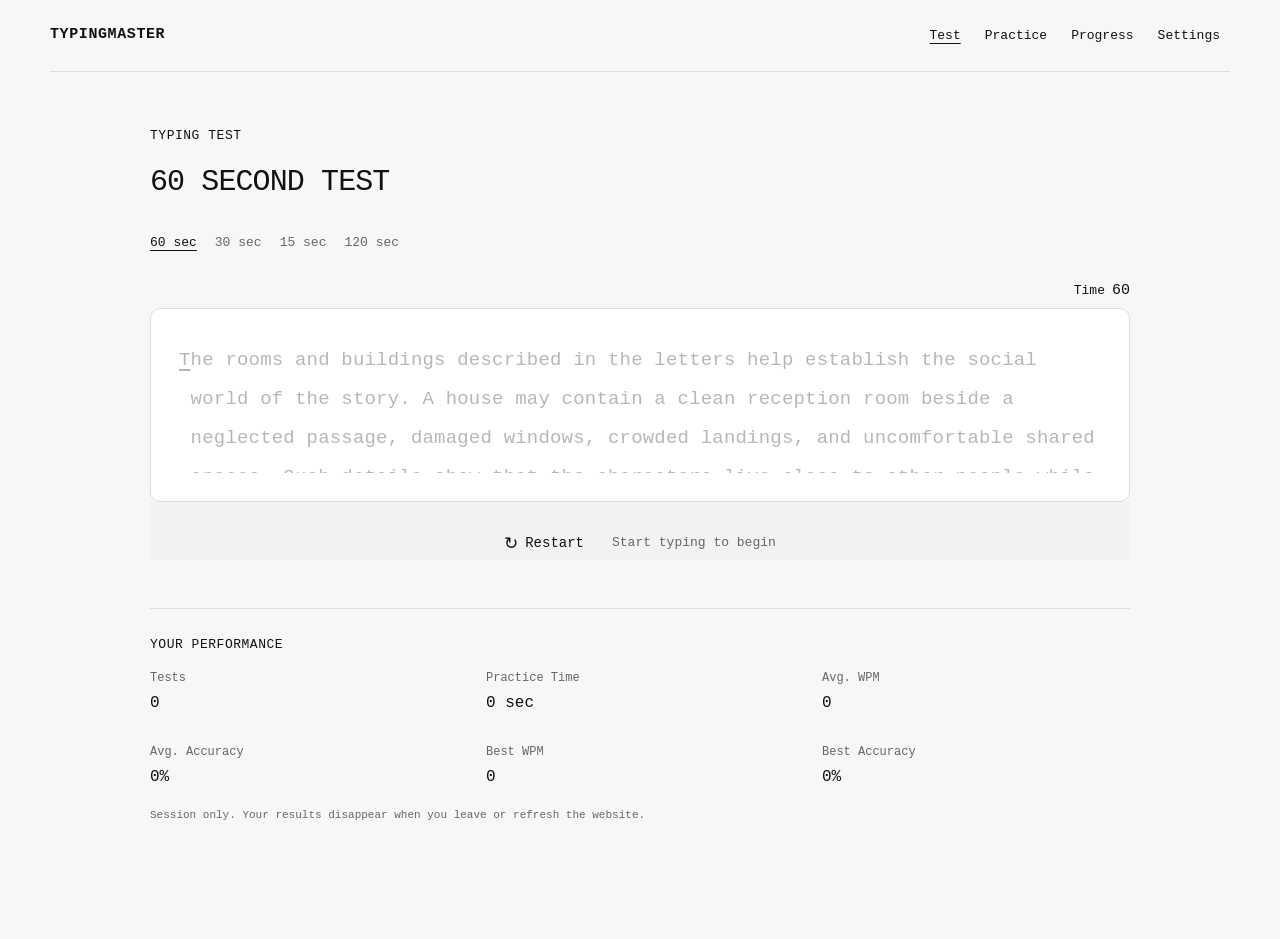
==== index.html @ 78345e2b "Update index.html" ====
<!DOCTYPE html>
<html lang="en">
<head>
  <meta charset="UTF-8">
  <meta name="viewport" content="width=device-width, initial-scale=1.0, viewport-fit=cover">
  <title>TypingMaster</title>
  <link rel="stylesheet" href="style.css">
  <link rel="icon" type="image/png" href="favicon.png">
</head>
<body>
  <header class="site-header">
    <a class="logo" href="#" data-page="home">TYPINGMASTER</a>

    <nav class="nav" aria-label="Main navigation">
      <button class="nav-link active" data-page="home">Test</button>
      <button class="nav-link" data-page="practice">Practice</button>
      <button class="nav-link" data-page="progress">Progress</button>
      <button class="nav-link" data-page="settings">Settings</button>
    </nav>

    <button class="menu-button" id="menuButton" aria-label="Open menu">☰</button>
  </header>

  <main class="container">
    <!-- HOME / TEST -->
    <section class="page active-page" id="home">
      <div class="page-heading">
        <p class="eyebrow">TYPING TEST</p>
        <h1>60 SECOND TEST</h1>
      </div>

      <div class="test-settings">
        <button class="setting active">60 sec</button>
        <button class="setting">30 sec</button>
        <button class="setting">15 sec</button>
        <button class="setting">120 sec</button>
      </div>

      <div class="above-test" style="width:100%; display:flex; justify-content:flex-end; align-items:center;">
        <div class="timer-display">
          <span>Time</span>
          <strong id="timeValue">60</strong>
        </div>
      </div>

      <section class="typing-panel">
        <div
          id="typingSurface"
          class="typing-surface"
          tabindex="0"
          role="textbox"
          aria-label="Typing practice area"
        ></div>

        <input
          id="typingInput"
          class="typing-capture"
          type="text"
          autocomplete="off"
          autocorrect="off"
          autocapitalize="off"
          spellcheck="false"
          aria-hidden="true"
        />
      </section>

      <div class="below-test" style="width:100%; display:flex; align-items:center; justify-content:center; gap:28px;">
        <div class="below-test-actions">
          <button id="restartButton" class="restart-button" aria-label="Restart test">
            <span class="restart-icon" aria-hidden="true">↻</span>
            <span>Restart</span>
          </button>
          <span id="testStatus" class="test-status">Start typing to begin</span>
        </div>
      </div>

      <section class="test-result" id="testResult" aria-live="polite" hidden>
        <p class="section-title">TEST RESULT</p>

        <div class="result-grid">
          <div>
            <span>WPM</span>
            <strong id="wpmValue">--</strong>
          </div>
          <div>
            <span>Accuracy</span>
            <strong id="accuracyValue">--</strong>
          </div>
        </div>
      </section>

      <section class="performance" aria-live="polite">
        <p class="section-title">YOUR PERFORMANCE</p>

        <div class="performance-grid">
          <div>
            <span>Tests</span>
            <strong id="sessionTests">0</strong>
          </div>
          <div>
            <span>Practice Time</span>
            <strong id="sessionTime">0 min</strong>
          </div>
          <div>
            <span>Avg. WPM</span>
            <strong id="sessionWpm">0</strong>
          </div>
          <div>
            <span>Avg. Accuracy</span>
            <strong id="sessionAccuracy">0%</strong>
          </div>
          <div>
            <span>Best WPM</span>
            <strong id="sessionBestWpm">0</strong>
          </div>
          <div>
            <span>Best Accuracy</span>
            <strong id="sessionBestAccuracy">0%</strong>
          </div>
        </div>

        <p class="session-note">Session only. Your results disappear when you leave or refresh the website.</p>
      </section>
    </section>

    <!-- PRACTICE -->
    <section class="page" id="practice">
      <p class="eyebrow">PRACTICE</p>
      <h1>Targeted Practice</h1>
      <p class="muted">Practice will be generated from your weak keys and common typing errors.</p>

      <div class="simple-list">
        <div>E — weak key</div>
        <div>R — weak key</div>
        <div>T — weak key</div>
        <div>P — weak key</div>
      </div>
    </section>

    <!-- PROGRESS -->
    <section class="page" id="progress">
      <p class="eyebrow">PROGRESS</p>
      <h1>Your Progress</h1>
      <p class="muted">Your WPM, accuracy and consistency history will appear here.</p>

      <div class="simple-list">
        <div>Best speed — 62 WPM</div>
        <div>Best accuracy — 94.2%</div>
        <div>Tests completed — 0</div>
      </div>
    </section>

    <!-- SETTINGS -->
    <section class="page" id="settings">
      <p class="eyebrow">SETTINGS</p>
      <h1>Settings</h1>
      <p class="muted">Interface and typing preferences will be added here.</p>
    </section>
  </main>

  <script src="passages.js"></script>
  <script src="script.js"></script>
</body>
</html>
---- style.css ----
* {
  box-sizing: border-box;
}

:root {
  --background: #f7f7f7;
  --surface: #ffffff;
  --text: #111111;
  --muted: #666666;
  --line: #dddddd;
  --soft-line: #e9e9e9;
  --accent: #111111;
  --error: #b3261e;
}

html {
  font-size: 16px;
}

body {
  margin: 0;
  background: var(--background);
  color: var(--text);
  font-family: "IBM Plex Mono", "SFMono-Regular", Consolas, "Liberation Mono", monospace;
  line-height: 1.5;
}

button,
textarea {
  font: inherit;
}

button {
  color: inherit;
}

.site-header {
  width: min(1180px, calc(100% - 40px));
  margin: 0 auto;
  min-height: 72px;
  display: flex;
  align-items: center;
  justify-content: space-between;
  border-bottom: 1px solid var(--line);
}

.logo {
  color: var(--text);
  text-decoration: none;
  font-size: 15px;
  letter-spacing: 0.04em;
  font-weight: 700;
}

.nav {
  display: flex;
  align-items: center;
  gap: 4px;
}

.nav-link,
.menu-button,
.setting {
  border: 0;
  background: transparent;
  cursor: pointer;
}

.nav-link {
  padding: 8px 10px;
  font-size: 13px;
}

.nav-link:hover,
.nav-link.active {
  text-decoration: underline;
  text-underline-offset: 4px;
}

.menu-button {
  display: none;
  font-size: 18px;
  padding: 8px;
}

.container {
  width: min(980px, calc(100% - 40px));
  margin: 0 auto;
  padding: 54px 0 90px;
}

.page {
  display: none;
}

.page.active-page {
  display: block;
}

.page-heading {
  margin-bottom: 28px;
}

.eyebrow,
.section-title {
  margin: 0 0 14px;
  font-size: 13px;
  letter-spacing: 0.04em;
}

h1 {
  margin: 0;
  font-size: clamp(22px, 3vw, 30px);
  font-weight: 500;
  letter-spacing: -0.03em;
}

.muted {
  color: var(--muted);
  max-width: 680px;
}

.test-settings {
  display: flex;
  gap: 18px;
  margin-bottom: 22px;
  flex-wrap: wrap;
}

.setting {
  padding: 0;
  font-size: 13px;
  color: var(--muted);
}

.setting:hover,
.setting.active {
  color: var(--text);
  text-decoration: underline;
  text-underline-offset: 4px;
}

.typing-panel {
  background: var(--surface);
  border: 1px solid var(--line);
  padding: 28px;
  border-radius: 10px;
}

.typing-surface {
  height: 136px;
  min-height: 136px;
  padding: 4px 0 18px;
  font-size: 19px;
  line-height: 2.05;
  letter-spacing: 0.01em;
  outline: none;
  cursor: text;
  user-select: none;
  overflow: hidden;
  scroll-behavior: auto;
}

.typing-surface:focus {
  outline: none;
}

.typing-word {
  display: inline;
  color: #b7b7b7;
}

.typing-word.current {
  color: #b7b7b7;
}

.typing-char {
  color: #b7b7b7;
}

.typing-char.correct {
  color: #111;
}

.typing-char.incorrect {
  color: #c62828;
}

.typing-char.extra {
  color: #c62828;
}

.typing-char.current {
  text-decoration: underline;
  text-decoration-thickness: 2px;
  text-underline-offset: 4px;
}

.typing-space {
  white-space: pre;
}

.typing-capture {
  position: absolute;
  width: 1px;
  height: 1px;
  opacity: 0;
  pointer-events: none;
  left: -9999px;
}

.performance-grid div,
.result-grid div {
  display: flex;
  flex-direction: column;
  gap: 4px;
}

.performance-grid span,
.result-grid span {
  font-size: 12px;
  color: var(--muted);
}

.performance-grid strong,
.result-grid strong {
  font-size: 16px;
  font-weight: 500;
}

.performance {
  margin-top: 48px;
  padding: 26px 0;
  border-top: 1px solid var(--line);
}

.performance-grid {
  display: grid;
  grid-template-columns: repeat(3, minmax(0, 1fr));
  gap: 28px;
  margin-bottom: 18px;
}

.session-note {
  margin: 0;
  color: var(--muted);
  font-size: 11px;
}

.analysis-block {
  margin-top: 30px;
}

.subheading {
  margin-bottom: 12px;
}

.weak-keys {
  width: min(430px, 100%);
}

.weak-keys div {
  display: flex;
  align-items: center;
  gap: 12px;
  margin: 7px 0;
}

.weak-keys span {
  width: 13px;
  font-size: 13px;
}

.weak-keys i {
  height: 18px;
  background: #111;
  display: block;
  border-left: 2px solid #c98b2e;
}

.analysis-block p:not(.subheading) {
  margin: 6px 0;
}

.simple-list {
  margin-top: 30px;
  border-top: 1px solid var(--line);
}

.simple-list div {
  padding: 14px 0;
  border-bottom: 1px solid var(--soft-line);
}

@media (max-width: 700px) {
  .site-header {
    width: min(100% - 28px, 1180px);
    min-height: 64px;
  }

  .container {
    width: min(100% - 28px, 980px);
    padding-top: 36px;
  }

  .nav {
    display: none;
    position: absolute;
    top: 64px;
    left: 14px;
    right: 14px;
    background: var(--surface);
    border: 1px solid var(--line);
    padding: 8px;
    flex-direction: column;
    align-items: stretch;
    z-index: 10;
  }

  .nav.open {
    display: flex;
  }

  .nav-link {
    text-align: left;
    padding: 11px 10px;
  }

  .menu-button {
    display: block;
  }

  .typing-panel {
    padding: 18px;
  }

  .typing-surface {
    height: 108px;
    min-height: 108px;
    font-size: 15px;
    line-height: 1.8;
  }

  .performance-grid {
    grid-template-columns: 1fr 1fr;
    gap: 22px 18px;
  }

  .performance {
    margin-top: 34px;
  }
}

@media (max-width: 430px) {
  .typing-surface.test-finished {
    opacity: 0.7;
  }
}


/* TEST AREA LAYOUT — authoritative */
.above-test {
  width: 100%;
  height: 34px;
  display: flex;
  justify-content: flex-end !important;
  align-items: center;
}

.timer-display {
  display: flex;
  align-items: baseline;
  gap: 7px;
  font-size: 13px;
}

.timer-display span {
  color: var(--text);
}

.timer-display strong {
  font-size: 15px;
  font-weight: 500;
}

.below-test {
  width: 100%;
  min-height: 58px;
  display: flex;
  align-items: center;
  justify-content: center !important;
  gap: 28px;
  padding: 0;
  background: #f2f2f2;
  border: 0;
}

.below-test-actions {
  display: flex;
  align-items: center;
  justify-content: center;
  gap: 28px;
  margin-top: 24px;
  margin-left: 0 !important;
}

.restart-button {
  display: inline-flex !important;
  align-items: center;
  gap: 7px;
  border: none !important;
  outline: none !important;
  box-shadow: none !important;
  background: transparent !important;
  color: var(--text);
  padding: 0 !important;
  margin: 0;
  cursor: pointer;
  font: inherit;
  font-size: 14px;
  appearance: none;
  -webkit-appearance: none;
}

.restart-icon {
  display: inline-block;
  font-family: Arial, sans-serif;
  font-size: 17px;
  line-height: 1;
}

.test-status {
  color: var(--muted);
  font-size: 13px;
}

.restart-button:hover {
  text-decoration: underline;
  text-underline-offset: 3px;
}

.restart-button:focus-visible {
  outline: 1px solid var(--text) !important;
  outline-offset: 4px;
  border-radius: 3px;
}

.test-result {
  margin-top: 22px;
  padding: 22px 0;
  border-top: 1px solid var(--line);
}

.result-grid {
  display: grid;
  grid-template-columns: repeat(2, minmax(120px, 180px));
  gap: 40px;
}

.typing-surface.test-finished {
  opacity: 0.7;
}

@media (max-width: 700px) {
  .above-test {
    height: 32px;
  }

  .below-test {
    align-items: flex-start;
    flex-wrap: wrap;
  }

  .below-test-actions {
    margin-left: auto;
  }
}

@media (max-width: 430px) {
  .below-test-actions {
    margin-left: 0;
    width: 100%;
  }

  .result-preview {
    gap: 20px;
  }
}
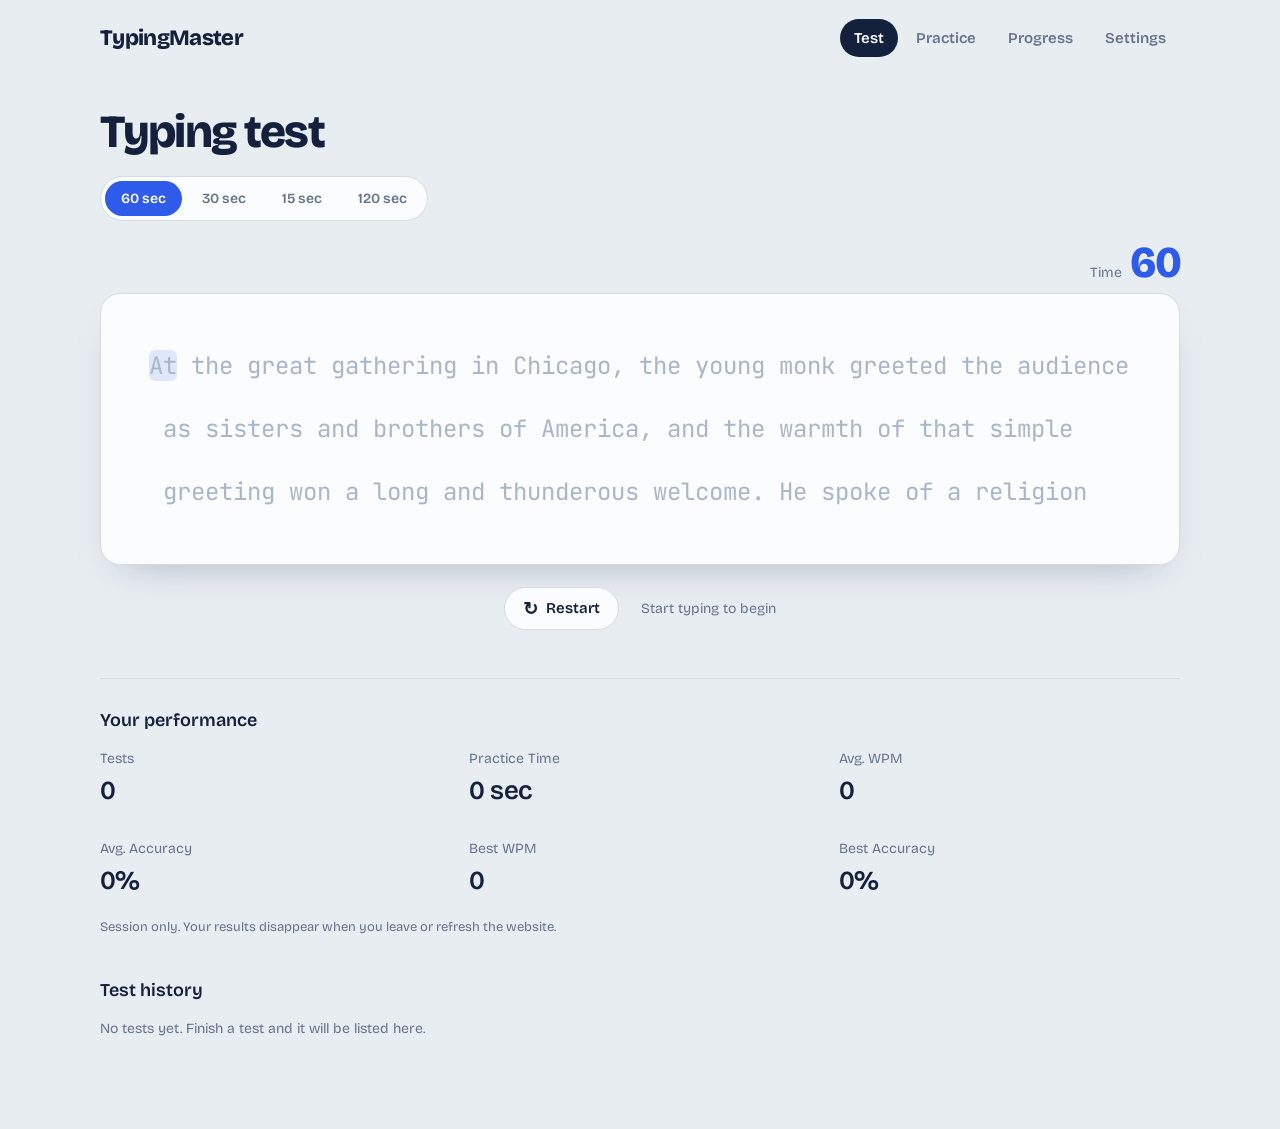
==== commit a7c97011: "Add files via upload" ====
--- a/index.html
+++ b/index.html
@@ -4,12 +4,18 @@
   <meta charset="UTF-8">
   <meta name="viewport" content="width=device-width, initial-scale=1.0, viewport-fit=cover">
   <title>TypingMaster</title>
+  <link rel="icon" href="favicon.ico" sizes="any">
+  <link rel="icon" type="image/png" sizes="32x32" href="favicon-32.png">
+  <link rel="icon" type="image/png" sizes="512x512" href="favicon.png">
+  <link rel="apple-touch-icon" href="apple-touch-icon.png">
+  <link rel="preconnect" href="https://fonts.googleapis.com">
+  <link rel="preconnect" href="https://fonts.gstatic.com" crossorigin>
+  <link href="https://fonts.googleapis.com/css2?family=Bricolage+Grotesque:opsz,wght@12..96,400;12..96,600;12..96,800&family=JetBrains+Mono:wght@400;500&display=swap" rel="stylesheet">
   <link rel="stylesheet" href="style.css">
-  <link rel="icon" type="image/png" href="favicon.png">
 </head>
 <body>
   <header class="site-header">
-    <a class="logo" href="#" data-page="home">TYPINGMASTER</a>
+    <a class="logo" href="#" data-page="home">TypingMaster</a>
 
     <nav class="nav" aria-label="Main navigation">
       <button class="nav-link active" data-page="home">Test</button>
@@ -25,8 +31,7 @@
     <!-- HOME / TEST -->
     <section class="page active-page" id="home">
       <div class="page-heading">
-        <p class="eyebrow">TYPING TEST</p>
-        <h1>60 SECOND TEST</h1>
+        <h1>Typing test</h1>
       </div>
 
       <div class="test-settings">
@@ -36,7 +41,7 @@
         <button class="setting">120 sec</button>
       </div>
 
-      <div class="above-test" style="width:100%; display:flex; justify-content:flex-end; align-items:center;">
+      <div class="above-test">
         <div class="timer-display">
           <span>Time</span>
           <strong id="timeValue">60</strong>
@@ -64,7 +69,7 @@
         />
       </section>
 
-      <div class="below-test" style="width:100%; display:flex; align-items:center; justify-content:center; gap:28px;">
+      <div class="below-test">
         <div class="below-test-actions">
           <button id="restartButton" class="restart-button" aria-label="Restart test">
             <span class="restart-icon" aria-hidden="true">↻</span>
@@ -75,7 +80,7 @@
       </div>
 
       <section class="test-result" id="testResult" aria-live="polite" hidden>
-        <p class="section-title">TEST RESULT</p>
+        <p class="section-title">Test result</p>
 
         <div class="result-grid">
           <div>
@@ -90,7 +95,7 @@
       </section>
 
       <section class="performance" aria-live="polite">
-        <p class="section-title">YOUR PERFORMANCE</p>
+        <p class="section-title">Your performance</p>
 
         <div class="performance-grid">
           <div>
@@ -121,38 +126,54 @@
 
         <p class="session-note">Session only. Your results disappear when you leave or refresh the website.</p>
       </section>
+
+      <section class="history" aria-live="polite">
+        <p class="section-title">Test history</p>
+        <p class="history-empty" id="historyEmpty">No tests yet. Finish a test and it will be listed here.</p>
+        <div class="history-scroll">
+          <table class="history-table" id="historyTable" hidden>
+            <thead>
+              <tr>
+                <th>Test</th>
+                <th>Finished at</th>
+                <th>WPM</th>
+                <th>Accuracy</th>
+                <th>Test length</th>
+              </tr>
+            </thead>
+            <tbody id="historyBody"></tbody>
+          </table>
+        </div>
+      </section>
     </section>
 
     <!-- PRACTICE -->
     <section class="page" id="practice">
-      <p class="eyebrow">PRACTICE</p>
       <h1>Targeted Practice</h1>
       <p class="muted">Practice will be generated from your weak keys and common typing errors.</p>
 
       <div class="simple-list">
-        <div>E — weak key</div>
-        <div>R — weak key</div>
-        <div>T — weak key</div>
-        <div>P — weak key</div>
+        <div>E is a weak key</div>
+        <div>R is a weak key</div>
+        <div>T is a weak key</div>
+        <div>P is a weak key</div>
       </div>
     </section>
 
     <!-- PROGRESS -->
     <section class="page" id="progress">
-      <p class="eyebrow">PROGRESS</p>
       <h1>Your Progress</h1>
       <p class="muted">Your WPM, accuracy and consistency history will appear here.</p>
 
       <div class="simple-list">
-        <div>Best speed — 62 WPM</div>
-        <div>Best accuracy — 94.2%</div>
+        <div>Best speed: 62 WPM</div>
+        <div>Best accuracy: 94.2%</div>
         <div>Tests completed — 0</div>
       </div>
     </section>
 
     <!-- SETTINGS -->
     <section class="page" id="settings">
-      <p class="eyebrow">SETTINGS</p>
       <h1>Settings</h1>
       <p class="muted">Interface and typing preferences will be added here.</p>
     </section>
--- a/style.css
+++ b/style.css
@@ -1,488 +1,205 @@
-* {
-  box-sizing: border-box;
-}
-
 :root {
-  --background: #f7f7f7;
-  --surface: #ffffff;
-  --text: #111111;
-  --muted: #666666;
-  --line: #dddddd;
-  --soft-line: #e9e9e9;
-  --accent: #111111;
-  --error: #b3261e;
-}
-
-html {
-  font-size: 16px;
-}
-
+  --bg: #e8edf2;
+  --surface: #fbfcfd;
+  --ink: #14213d;
+  --muted: #64748b;
+  --line: #d3dbe5;
+  --accent: #2f5bea;
+  --accent-soft: #dfe7fd;
+  --error: #d6336c;
+  --untyped: #a9b6c8;
+  --ui: "Bricolage Grotesque", system-ui, -apple-system, "Segoe UI", sans-serif;
+  --mono: "JetBrains Mono", "SFMono-Regular", Consolas, "Liberation Mono", monospace;
+}
+* { box-sizing: border-box; }
 body {
   margin: 0;
-  background: var(--background);
-  color: var(--text);
-  font-family: "IBM Plex Mono", "SFMono-Regular", Consolas, "Liberation Mono", monospace;
+  background: var(--bg);
+  color: var(--ink);
+  font-family: var(--ui);
   line-height: 1.5;
 }
-
-button,
-textarea {
-  font: inherit;
-}
-
-button {
-  color: inherit;
-}
-
+button { font: inherit; color: inherit; }
+:focus-visible { outline: 2px solid var(--accent); outline-offset: 3px; border-radius: 6px; }
+
+/* Header */
 .site-header {
-  width: min(1180px, calc(100% - 40px));
+  width: min(1080px, calc(100% - 40px));
   margin: 0 auto;
-  min-height: 72px;
+  min-height: 76px;
   display: flex;
   align-items: center;
   justify-content: space-between;
-  border-bottom: 1px solid var(--line);
-}
-
+}
 .logo {
-  color: var(--text);
+  color: var(--ink);
   text-decoration: none;
+  font-size: 22px;
+  font-weight: 800;
+  letter-spacing: -0.03em;
+}
+.nav { display: flex; gap: 4px; }
+.nav-link, .menu-button, .setting { border: 0; background: transparent; cursor: pointer; }
+.nav-link {
+  padding: 8px 14px;
   font-size: 15px;
-  letter-spacing: 0.04em;
-  font-weight: 700;
-}
-
-.nav {
-  display: flex;
-  align-items: center;
+  font-weight: 600;
+  color: var(--muted);
+  border-radius: 999px;
+}
+.nav-link:hover { color: var(--ink); }
+.nav-link.active { background: var(--ink); color: var(--surface); }
+.menu-button { display: none; font-size: 22px; padding: 6px 10px; }
+
+/* Layout */
+.container { width: min(1080px, calc(100% - 40px)); margin: 0 auto; padding: 32px 0 90px; }
+.page { display: none; }
+.page.active-page { display: block; }
+h1 {
+  margin: 0 0 20px;
+  font-size: clamp(30px, 4.5vw, 46px);
+  font-weight: 800;
+  letter-spacing: -0.04em;
+  line-height: 1.05;
+}
+.muted { color: var(--muted); max-width: 60ch; }
+.section-title { margin: 0 0 14px; font-size: 18px; font-weight: 600; }
+
+/* Duration picker */
+.test-settings {
+  display: inline-flex;
   gap: 4px;
-}
-
-.nav-link,
-.menu-button,
-.setting {
-  border: 0;
-  background: transparent;
-  cursor: pointer;
-}
-
-.nav-link {
-  padding: 8px 10px;
-  font-size: 13px;
-}
-
-.nav-link:hover,
-.nav-link.active {
-  text-decoration: underline;
-  text-underline-offset: 4px;
-}
-
-.menu-button {
-  display: none;
-  font-size: 18px;
-  padding: 8px;
-}
-
-.container {
-  width: min(980px, calc(100% - 40px));
-  margin: 0 auto;
-  padding: 54px 0 90px;
-}
-
-.page {
-  display: none;
-}
-
-.page.active-page {
-  display: block;
-}
-
-.page-heading {
-  margin-bottom: 28px;
-}
-
-.eyebrow,
-.section-title {
-  margin: 0 0 14px;
-  font-size: 13px;
-  letter-spacing: 0.04em;
-}
-
-h1 {
-  margin: 0;
-  font-size: clamp(22px, 3vw, 30px);
-  font-weight: 500;
-  letter-spacing: -0.03em;
-}
-
-.muted {
-  color: var(--muted);
-  max-width: 680px;
-}
-
-.test-settings {
-  display: flex;
-  gap: 18px;
-  margin-bottom: 22px;
-  flex-wrap: wrap;
-}
-
-.setting {
-  padding: 0;
-  font-size: 13px;
-  color: var(--muted);
-}
-
-.setting:hover,
-.setting.active {
-  color: var(--text);
-  text-decoration: underline;
-  text-underline-offset: 4px;
-}
-
+  padding: 4px;
+  margin-bottom: 20px;
+  background: var(--surface);
+  border: 1px solid var(--line);
+  border-radius: 999px;
+}
+.setting { padding: 7px 16px; font-size: 14px; font-weight: 600; color: var(--muted); border-radius: 999px; }
+.setting:hover { color: var(--ink); }
+.setting.active { background: var(--accent); color: #fff; }
+
+/* Timer */
+.above-test { display: flex; justify-content: flex-end; margin-bottom: 8px; }
+.timer-display { display: flex; align-items: baseline; gap: 8px; color: var(--muted); font-size: 14px; }
+.timer-display strong {
+  font-size: 44px;
+  font-weight: 800;
+  letter-spacing: -0.04em;
+  color: var(--accent);
+  font-variant-numeric: tabular-nums;
+  line-height: 1;
+}
+
+/* Typing sheet: the one memorable element */
 .typing-panel {
   background: var(--surface);
   border: 1px solid var(--line);
-  padding: 28px;
-  border-radius: 10px;
-}
-
+  border-radius: 20px;
+  padding: 40px 48px;
+  box-shadow: 0 1px 0 #fff inset, 0 18px 40px -24px rgba(20, 33, 61, 0.35);
+}
 .typing-surface {
-  height: 136px;
-  min-height: 136px;
-  padding: 4px 0 18px;
-  font-size: 19px;
-  line-height: 2.05;
-  letter-spacing: 0.01em;
+  height: 190px;
+  overflow: hidden;
+  font-family: var(--mono);
+  font-size: 24px;
+  line-height: 63px;
+  letter-spacing: 0;
   outline: none;
   cursor: text;
   user-select: none;
-  overflow: hidden;
-  scroll-behavior: auto;
-}
-
-.typing-surface:focus {
-  outline: none;
-}
-
-.typing-word {
-  display: inline;
-  color: #b7b7b7;
-}
-
-.typing-word.current {
-  color: #b7b7b7;
-}
-
-.typing-char {
-  color: #b7b7b7;
-}
-
-.typing-char.correct {
-  color: #111;
-}
-
-.typing-char.incorrect {
-  color: #c62828;
-}
-
-.typing-char.extra {
-  color: #c62828;
-}
-
-.typing-char.current {
-  text-decoration: underline;
-  text-decoration-thickness: 2px;
-  text-underline-offset: 4px;
-}
-
-.typing-space {
-  white-space: pre;
-}
-
-.typing-capture {
-  position: absolute;
-  width: 1px;
-  height: 1px;
-  opacity: 0;
-  pointer-events: none;
-  left: -9999px;
-}
-
-.performance-grid div,
-.result-grid div {
-  display: flex;
-  flex-direction: column;
-  gap: 4px;
-}
-
-.performance-grid span,
-.result-grid span {
-  font-size: 12px;
-  color: var(--muted);
-}
-
-.performance-grid strong,
-.result-grid strong {
-  font-size: 16px;
-  font-weight: 500;
-}
-
-.performance {
-  margin-top: 48px;
-  padding: 26px 0;
-  border-top: 1px solid var(--line);
-}
-
-.performance-grid {
-  display: grid;
-  grid-template-columns: repeat(3, minmax(0, 1fr));
-  gap: 28px;
-  margin-bottom: 18px;
-}
-
-.session-note {
-  margin: 0;
-  color: var(--muted);
-  font-size: 11px;
-}
-
-.analysis-block {
-  margin-top: 30px;
-}
-
-.subheading {
-  margin-bottom: 12px;
-}
-
-.weak-keys {
-  width: min(430px, 100%);
-}
-
-.weak-keys div {
-  display: flex;
+}
+.typing-word { display: inline; color: var(--untyped); border-radius: 6px; }
+.typing-word.current { background: var(--accent-soft); box-decoration-break: clone; -webkit-box-decoration-break: clone; }
+.typing-char { color: var(--untyped); }
+.typing-char.correct { color: var(--ink); }
+.typing-char.incorrect, .typing-char.extra { color: var(--error); }
+.typing-char.current { box-shadow: -2px 0 0 var(--accent); }
+.typing-space { white-space: pre; }
+.typing-surface.test-finished { opacity: 0.55; }
+.typing-capture { position: absolute; width: 1px; height: 1px; opacity: 0; pointer-events: none; left: -9999px; }
+
+/* Controls under the sheet */
+.below-test { display: flex; justify-content: center; margin-top: 22px; }
+.below-test-actions { display: flex; align-items: center; gap: 22px; }
+.restart-button {
+  display: inline-flex;
   align-items: center;
-  gap: 12px;
-  margin: 7px 0;
-}
-
-.weak-keys span {
-  width: 13px;
-  font-size: 13px;
-}
-
-.weak-keys i {
-  height: 18px;
-  background: #111;
-  display: block;
-  border-left: 2px solid #c98b2e;
-}
-
-.analysis-block p:not(.subheading) {
-  margin: 6px 0;
-}
-
-.simple-list {
-  margin-top: 30px;
-  border-top: 1px solid var(--line);
-}
-
-.simple-list div {
-  padding: 14px 0;
-  border-bottom: 1px solid var(--soft-line);
-}
+  gap: 8px;
+  padding: 9px 18px;
+  font-size: 15px;
+  font-weight: 600;
+  background: var(--surface);
+  border: 1px solid var(--line);
+  border-radius: 999px;
+  cursor: pointer;
+}
+.restart-button:hover { border-color: var(--ink); }
+.restart-icon { font-family: Arial, sans-serif; font-size: 18px; line-height: 1; }
+.test-status { color: var(--muted); font-size: 14px; }
+
+/* Results and stats */
+.test-result { margin-top: 28px; padding: 28px 32px; background: var(--ink); color: var(--surface); border-radius: 20px; }
+.test-result[hidden] { display: none; }
+.result-grid { display: grid; grid-template-columns: repeat(2, minmax(120px, 220px)); gap: 40px; }
+.result-grid strong { font-size: 56px; font-weight: 800; letter-spacing: -0.04em; line-height: 1.1; }
+.result-grid span { color: #9db0cf; }
+.result-grid div, .performance-grid div { display: flex; flex-direction: column; gap: 2px; }
+.performance { margin-top: 48px; padding-top: 28px; border-top: 1px solid var(--line); }
+.performance-grid { display: grid; grid-template-columns: repeat(3, minmax(0, 1fr)); gap: 28px; margin-bottom: 18px; }
+.performance-grid span { font-size: 14px; color: var(--muted); }
+.performance-grid strong { font-size: 26px; font-weight: 600; letter-spacing: -0.02em; font-variant-numeric: tabular-nums; }
+.session-note { margin: 0; color: var(--muted); font-size: 13px; }
+
+/* Test history */
+.history { margin-top: 40px; }
+.history-empty { margin: 0; color: var(--muted); font-size: 14px; }
+.history-scroll { overflow-x: auto; }
+.history-table {
+  width: 100%;
+  border-collapse: collapse;
+  background: var(--surface);
+  border: 1px solid var(--line);
+  border-radius: 16px;
+  font-variant-numeric: tabular-nums;
+  font-size: 15px;
+}
+.history-table[hidden] { display: none; }
+.history-table th, .history-table td { padding: 12px 18px; text-align: left; white-space: nowrap; }
+.history-table th { font-size: 13px; font-weight: 600; color: var(--muted); border-bottom: 1px solid var(--line); }
+.history-table td + td, .history-table th + th { text-align: right; }
+.history-table td:first-child { font-weight: 600; }
+.history-table tbody tr + tr td { border-top: 1px solid var(--line); }
+
+/* Placeholder pages */
+.simple-list { margin-top: 28px; max-width: 520px; background: var(--surface); border: 1px solid var(--line); border-radius: 16px; overflow: hidden; }
+.simple-list div { padding: 16px 20px; }
+.simple-list div + div { border-top: 1px solid var(--line); }
 
 @media (max-width: 700px) {
-  .site-header {
-    width: min(100% - 28px, 1180px);
-    min-height: 64px;
-  }
-
-  .container {
-    width: min(100% - 28px, 980px);
-    padding-top: 36px;
-  }
-
+  .site-header, .container { width: calc(100% - 28px); }
   .nav {
     display: none;
     position: absolute;
-    top: 64px;
-    left: 14px;
-    right: 14px;
+    top: 68px; left: 14px; right: 14px;
+    flex-direction: column;
+    padding: 8px;
     background: var(--surface);
     border: 1px solid var(--line);
-    padding: 8px;
-    flex-direction: column;
-    align-items: stretch;
+    border-radius: 16px;
     z-index: 10;
   }
-
-  .nav.open {
-    display: flex;
-  }
-
-  .nav-link {
-    text-align: left;
-    padding: 11px 10px;
-  }
-
-  .menu-button {
-    display: block;
-  }
-
-  .typing-panel {
-    padding: 18px;
-  }
-
-  .typing-surface {
-    height: 108px;
-    min-height: 108px;
-    font-size: 15px;
-    line-height: 1.8;
-  }
-
-  .performance-grid {
-    grid-template-columns: 1fr 1fr;
-    gap: 22px 18px;
-  }
-
-  .performance {
-    margin-top: 34px;
-  }
-}
-
-@media (max-width: 430px) {
-  .typing-surface.test-finished {
-    opacity: 0.7;
-  }
-}
-
-
-/* TEST AREA LAYOUT — authoritative */
-.above-test {
-  width: 100%;
-  height: 34px;
-  display: flex;
-  justify-content: flex-end !important;
-  align-items: center;
-}
-
-.timer-display {
-  display: flex;
-  align-items: baseline;
-  gap: 7px;
-  font-size: 13px;
-}
-
-.timer-display span {
-  color: var(--text);
-}
-
-.timer-display strong {
-  font-size: 15px;
-  font-weight: 500;
-}
-
-.below-test {
-  width: 100%;
-  min-height: 58px;
-  display: flex;
-  align-items: center;
-  justify-content: center !important;
-  gap: 28px;
-  padding: 0;
-  background: #f2f2f2;
-  border: 0;
-}
-
-.below-test-actions {
-  display: flex;
-  align-items: center;
-  justify-content: center;
-  gap: 28px;
-  margin-top: 24px;
-  margin-left: 0 !important;
-}
-
-.restart-button {
-  display: inline-flex !important;
-  align-items: center;
-  gap: 7px;
-  border: none !important;
-  outline: none !important;
-  box-shadow: none !important;
-  background: transparent !important;
-  color: var(--text);
-  padding: 0 !important;
-  margin: 0;
-  cursor: pointer;
-  font: inherit;
-  font-size: 14px;
-  appearance: none;
-  -webkit-appearance: none;
-}
-
-.restart-icon {
-  display: inline-block;
-  font-family: Arial, sans-serif;
-  font-size: 17px;
-  line-height: 1;
-}
-
-.test-status {
-  color: var(--muted);
-  font-size: 13px;
-}
-
-.restart-button:hover {
-  text-decoration: underline;
-  text-underline-offset: 3px;
-}
-
-.restart-button:focus-visible {
-  outline: 1px solid var(--text) !important;
-  outline-offset: 4px;
-  border-radius: 3px;
-}
-
-.test-result {
-  margin-top: 22px;
-  padding: 22px 0;
-  border-top: 1px solid var(--line);
-}
-
-.result-grid {
-  display: grid;
-  grid-template-columns: repeat(2, minmax(120px, 180px));
-  gap: 40px;
-}
-
-.typing-surface.test-finished {
-  opacity: 0.7;
-}
-
-@media (max-width: 700px) {
-  .above-test {
-    height: 32px;
-  }
-
-  .below-test {
-    align-items: flex-start;
-    flex-wrap: wrap;
-  }
-
-  .below-test-actions {
-    margin-left: auto;
-  }
-}
-
-@media (max-width: 430px) {
-  .below-test-actions {
-    margin-left: 0;
-    width: 100%;
-  }
-
-  .result-preview {
-    gap: 20px;
-  }
-}
+  .nav.open { display: flex; }
+  .nav-link { text-align: left; padding: 12px 14px; }
+  .menu-button { display: block; }
+  .test-settings { display: flex; }
+  .setting { flex: 1; padding: 8px 4px; }
+  .typing-panel { padding: 22px 20px; border-radius: 16px; }
+  .typing-surface { height: 138px; font-size: 17px; line-height: 46px; }
+  .timer-display strong { font-size: 36px; }
+  .below-test-actions { flex-direction: column; gap: 10px; }
+  .test-result { padding: 22px; }
+  .result-grid strong { font-size: 44px; }
+  .performance-grid { grid-template-columns: 1fr 1fr; gap: 22px 18px; }
+}
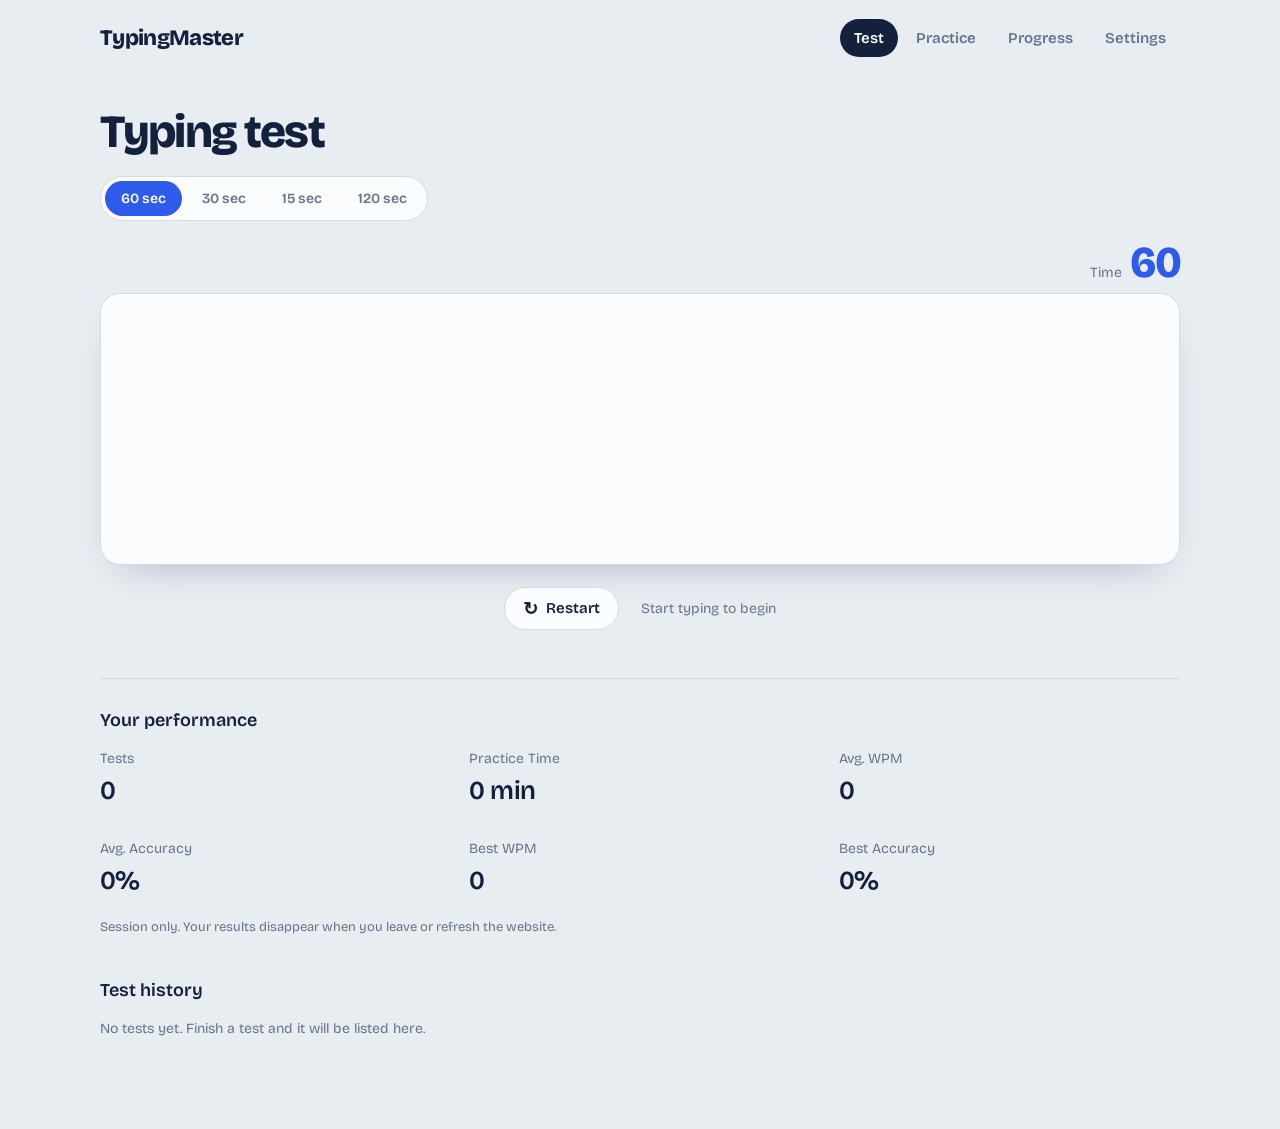
==== commit 2d96d2de: "Update index.html" ====
--- a/index.html
+++ b/index.html
@@ -183,3 +183,12 @@
   <script src="script.js"></script>
 </body>
 </html>
+<!-- Google tag (gtag.js) -->
+<script async src="https://www.googletagmanager.com/gtag/js?id=G-B88BN8L57E"></script>
+<script>
+  window.dataLayer = window.dataLayer || [];
+  function gtag(){dataLayer.push(arguments);}
+  gtag('js', new Date());
+
+  gtag('config', 'G-B88BN8L57E');
+</script>
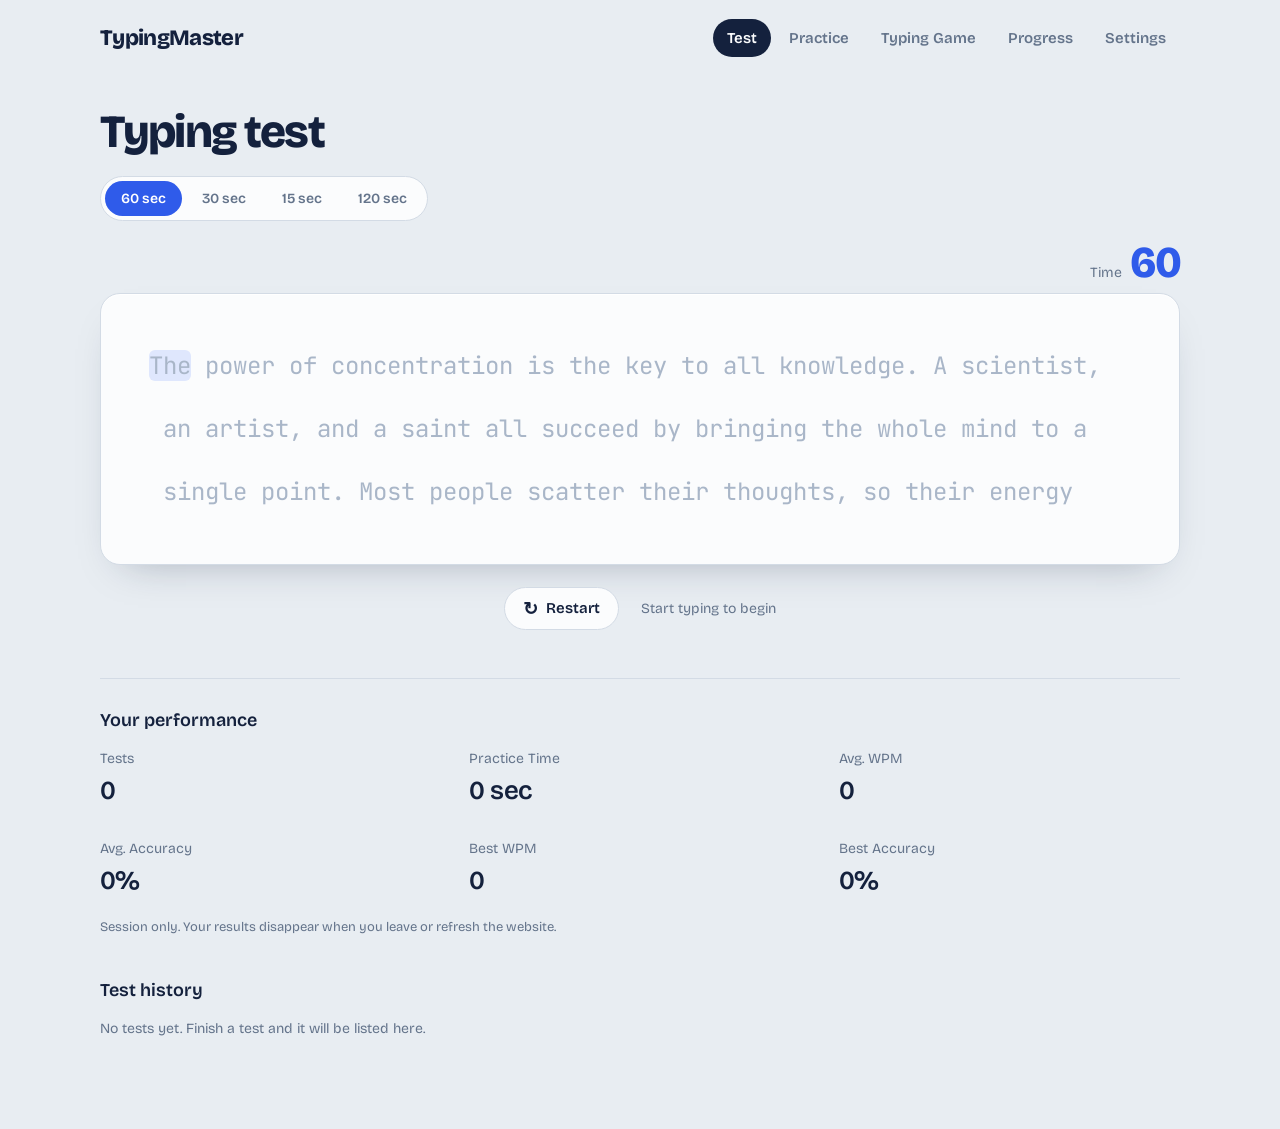
==== commit d3b279e9: "Update index.html" ====
--- a/index.html
+++ b/index.html
@@ -12,6 +12,39 @@
   <link rel="preconnect" href="https://fonts.gstatic.com" crossorigin>
   <link href="https://fonts.googleapis.com/css2?family=Bricolage+Grotesque:opsz,wght@12..96,400;12..96,600;12..96,800&family=JetBrains+Mono:wght@400;500&display=swap" rel="stylesheet">
   <link rel="stylesheet" href="style.css">
+  <style>
+  .game-page-heading {
+    margin-bottom: 20px;
+  }
+
+  .game-page-heading h1 {
+    margin-bottom: 8px;
+  }
+
+  .typing-game-frame-wrap {
+    width: 100%;
+    background: var(--surface);
+    border: 1px solid var(--line);
+    border-radius: 20px;
+    overflow: hidden;
+    box-shadow: 0 1px 0 #fff inset, 0 18px 40px -24px rgba(20, 33, 61, 0.35);
+  }
+
+  .typing-game-frame {
+    display: block;
+    width: 100%;
+    height: 900px;
+    border: 0;
+    background: transparent;
+  }
+
+  @media (max-width: 700px) {
+    .typing-game-frame {
+      height: 820px;
+    }
+  }
+
+  </style>
 </head>
 <body>
   <header class="site-header">
@@ -20,6 +53,7 @@
     <nav class="nav" aria-label="Main navigation">
       <button class="nav-link active" data-page="home">Test</button>
       <button class="nav-link" data-page="practice">Practice</button>
+      <button class="nav-link" data-page="typing-game">Typing Game</button>
       <button class="nav-link" data-page="progress">Progress</button>
       <button class="nav-link" data-page="settings">Settings</button>
     </nav>
@@ -160,6 +194,23 @@
       </div>
     </section>
 
+    <!-- TYPING GAME -->
+    <section class="page" id="typing-game">
+      <div class="game-page-heading">
+        <h1>Typing Game</h1>
+        <p class="muted">Practice your typing with Word Rain.</p>
+      </div>
+
+      <div class="typing-game-frame-wrap">
+        <iframe
+          class="typing-game-frame"
+          src="typing-game.html"
+          title="Word Rain typing game"
+          loading="lazy"
+        ></iframe>
+      </div>
+    </section>
+
     <!-- PROGRESS -->
     <section class="page" id="progress">
       <h1>Your Progress</h1>
@@ -181,6 +232,14 @@
 
   <script src="passages.js"></script>
   <script src="script.js"></script>
+  <script>
+    window.addEventListener("message", (event) => {
+      if (event.data && event.data.type === "typing-game-exit") {
+        const testLink = document.querySelector('.nav-link[data-page="home"]');
+        if (testLink) testLink.click();
+      }
+    });
+  </script>
 </body>
 </html>
 <!-- Google tag (gtag.js) -->
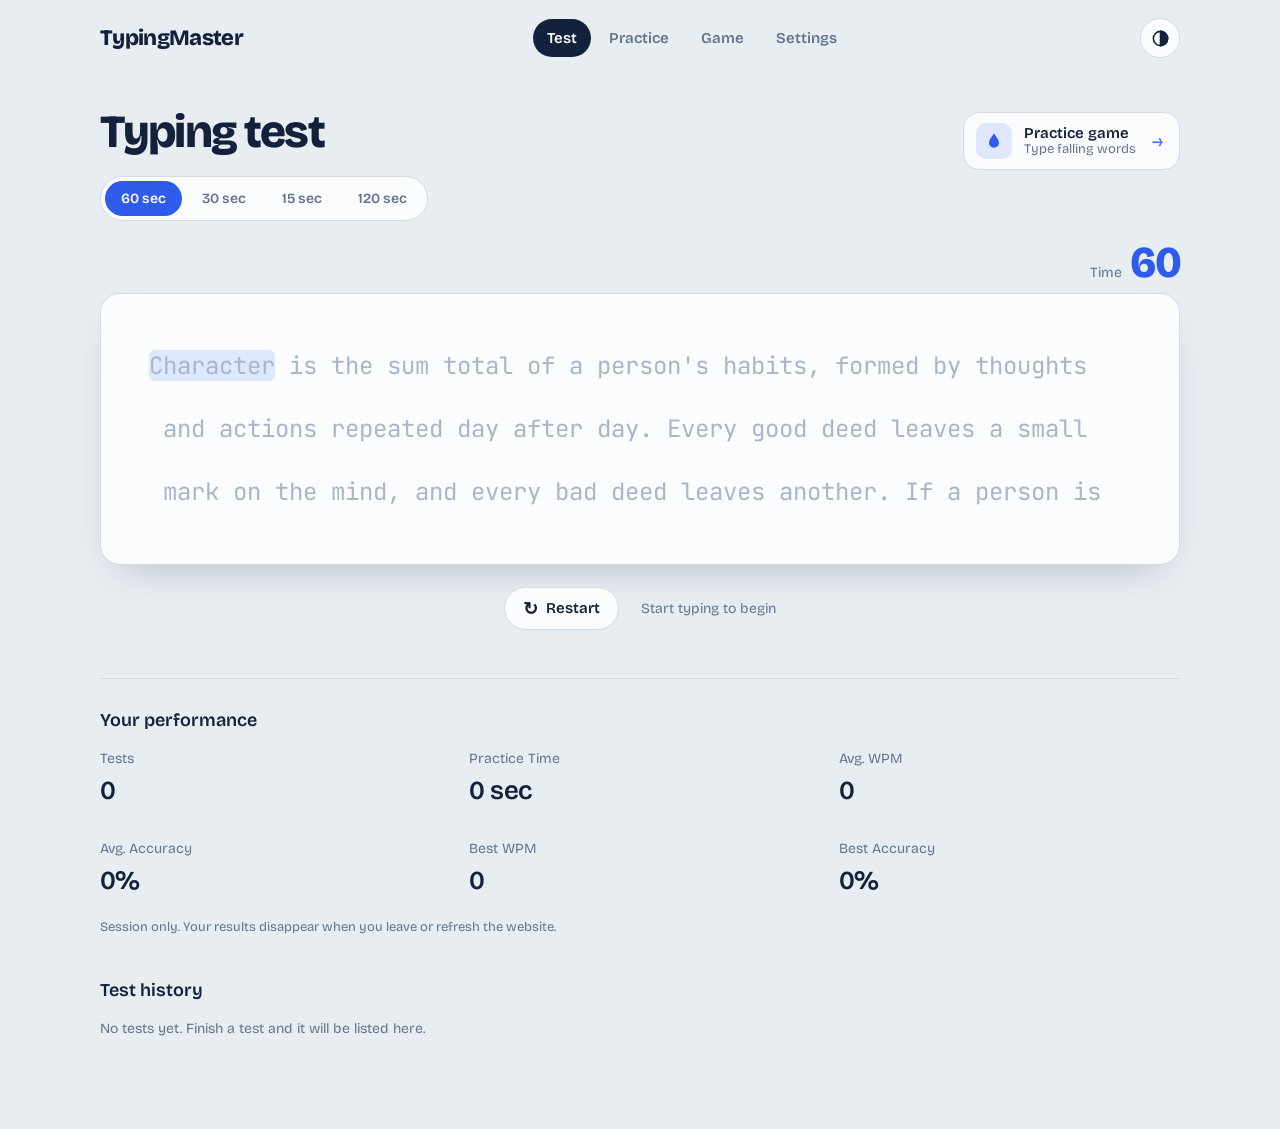
==== commit 936c150b: "Add files via upload" ====
--- a/index.html
+++ b/index.html
@@ -11,40 +11,10 @@
   <link rel="preconnect" href="https://fonts.googleapis.com">
   <link rel="preconnect" href="https://fonts.gstatic.com" crossorigin>
   <link href="https://fonts.googleapis.com/css2?family=Bricolage+Grotesque:opsz,wght@12..96,400;12..96,600;12..96,800&family=JetBrains+Mono:wght@400;500&display=swap" rel="stylesheet">
+  <script>try{var t=localStorage.getItem("typingmaster-theme");if(t==="light"||t==="dark")document.documentElement.setAttribute("data-theme",t)}catch(e){}</script>
   <link rel="stylesheet" href="style.css">
-  <style>
-  .game-page-heading {
-    margin-bottom: 20px;
-  }
-
-  .game-page-heading h1 {
-    margin-bottom: 8px;
-  }
-
-  .typing-game-frame-wrap {
-    width: 100%;
-    background: var(--surface);
-    border: 1px solid var(--line);
-    border-radius: 20px;
-    overflow: hidden;
-    box-shadow: 0 1px 0 #fff inset, 0 18px 40px -24px rgba(20, 33, 61, 0.35);
-  }
-
-  .typing-game-frame {
-    display: block;
-    width: 100%;
-    height: 900px;
-    border: 0;
-    background: transparent;
-  }
-
-  @media (max-width: 700px) {
-    .typing-game-frame {
-      height: 820px;
-    }
-  }
-
-  </style>
+  <link rel="stylesheet" href="game.css">
+  <link rel="stylesheet" href="theme.css">
 </head>
 <body>
   <header class="site-header">
@@ -53,12 +23,21 @@
     <nav class="nav" aria-label="Main navigation">
       <button class="nav-link active" data-page="home">Test</button>
       <button class="nav-link" data-page="practice">Practice</button>
-      <button class="nav-link" data-page="typing-game">Typing Game</button>
-      <button class="nav-link" data-page="progress">Progress</button>
+      <button class="nav-link" data-page="game">Game</button>
       <button class="nav-link" data-page="settings">Settings</button>
     </nav>
 
-    <button class="menu-button" id="menuButton" aria-label="Open menu">☰</button>
+    <div class="header-tools">
+      <div class="theme-wrap">
+        <button class="theme-button" id="themeButton" type="button" aria-haspopup="true" aria-expanded="false" aria-controls="themeMenu" aria-label="Change theme"></button>
+        <div class="theme-menu" id="themeMenu" role="menu" aria-label="Theme" hidden>
+          <button class="theme-option" role="menuitemradio" aria-checked="true" data-theme-choice="normal" type="button"><span class="theme-icon" data-icon="normal"></span>Normal<span class="check" aria-hidden="true">&#10003;</span></button>
+          <button class="theme-option" role="menuitemradio" aria-checked="false" data-theme-choice="light" type="button"><span class="theme-icon" data-icon="light"></span>Light<span class="check" aria-hidden="true">&#10003;</span></button>
+          <button class="theme-option" role="menuitemradio" aria-checked="false" data-theme-choice="dark" type="button"><span class="theme-icon" data-icon="dark"></span>Dark<span class="check" aria-hidden="true">&#10003;</span></button>
+        </div>
+      </div>
+      <button class="menu-button" id="menuButton" aria-label="Open menu">☰</button>
+    </div>
   </header>
 
   <main class="container">
@@ -66,6 +45,11 @@
     <section class="page active-page" id="home">
       <div class="page-heading">
         <h1>Typing test</h1>
+        <button class="game-link" type="button" data-goto="game" aria-label="Open the practice game">
+          <span class="game-link-icon" aria-hidden="true"><svg viewBox="0 0 24 24" width="20" height="20"><path d="M12 3c3.500 5 6 8 6 11a6 6 0 0 1-12 0c0-3 2.500-6 6-11z" fill="currentColor"/></svg></span>
+          <span class="game-link-text"><strong>Practice game</strong><small>Type falling words</small></span>
+          <span class="game-link-arrow" aria-hidden="true">&rarr;</span>
+        </button>
       </div>
 
       <div class="test-settings">
@@ -194,32 +178,87 @@
       </div>
     </section>
 
-    <!-- TYPING GAME -->
-    <section class="page" id="typing-game">
-      <div class="game-page-heading">
-        <h1>Typing Game</h1>
-        <p class="muted">Practice your typing with Word Rain.</p>
-      </div>
-
-      <div class="typing-game-frame-wrap">
-        <iframe
-          class="typing-game-frame"
-          src="typing-game.html"
-          title="Word Rain typing game"
-          loading="lazy"
-        ></iframe>
-      </div>
-    </section>
-
-    <!-- PROGRESS -->
-    <section class="page" id="progress">
-      <h1>Your Progress</h1>
-      <p class="muted">Your WPM, accuracy and consistency history will appear here.</p>
-
-      <div class="simple-list">
-        <div>Best speed: 62 WPM</div>
-        <div>Best accuracy: 94.2%</div>
-        <div>Tests completed — 0</div>
+    <!-- GAME -->
+    <section class="page" id="game">
+      <h1 class="sr-only">Typing game</h1>
+
+      <div class="wr-hud">
+        <div class="wr-hearts" id="wrHearts" aria-label="Lives left"></div>
+        <div class="wr-stat"><span>Score</span><strong id="wrScore">0</strong></div>
+        <div class="wr-stat"><span>Level</span><strong id="wrLevel">1</strong></div>
+        <div class="wr-stat"><span>Combo</span><strong id="wrCombo">0</strong></div>
+        <div class="wr-stat"><span>Best</span><strong id="wrBest">0</strong></div>
+      </div>
+
+      <div class="wr-panel" id="wrPanel" data-scene="autumn">
+        <div class="wr-scene" aria-hidden="true">
+          <svg data-s="lake" viewBox="0 0 800 500" preserveAspectRatio="xMidYMid slice" xmlns="http://www.w3.org/2000/svg">
+      <defs>
+        <linearGradient id="wrSky" x1="0" y1="0" x2="0" y2="1"><stop offset="0" stop-color="#8ea9e6"/><stop offset=".55" stop-color="#e6d3ec"/><stop offset="1" stop-color="#ffe7c9"/></linearGradient>
+        <linearGradient id="wrLake" x1="0" y1="0" x2="0" y2="1"><stop offset="0" stop-color="#b9cdf0"/><stop offset="1" stop-color="#7e93d6"/></linearGradient>
+        <g id="wrPine"><rect x="-3" y="-8" width="6" height="12" fill="#2c3768"/><path d="M0-78L17-40H9L24-8H-24L-9-40H-17Z"/></g>
+      </defs>
+      <rect width="800" height="320" fill="url(#wrSky)"/>
+      <circle cx="560" cy="262" r="150" fill="#fff4d8" opacity=".18"/>
+      <circle cx="560" cy="262" r="100" fill="#fff4d8" opacity=".28"/>
+      <circle cx="560" cy="262" r="58" fill="#fff6e0"/>
+      <g class="cl" fill="#fff" opacity=".85"><path d="M90 110h120a20 20 0 0 0 0-40a30 30 0 0 0-55-8a26 26 0 0 0-65 48z"/></g>
+      <g class="cl cl2" fill="#fff" opacity=".7"><path d="M430 80h110a17 17 0 0 0 0-34a26 26 0 0 0-48-6a22 22 0 0 0-62 40z"/></g>
+      <path d="M0 305V232L90 172L160 222L250 142L340 217L420 177L520 237L610 162L700 217L800 182V305Z" fill="#c8d1f3"/>
+      <path d="M0 315V262L110 202L200 257L300 197L400 262L500 212L620 267L720 217L800 252V315Z" fill="#a5b2e5"/>
+      <rect y="300" width="800" height="200" fill="url(#wrLake)"/>
+      <g fill="#fff4d8" opacity=".55"><rect x="505" y="312" width="110" height="5" rx="2.5"/><rect x="520" y="328" width="80" height="5" rx="2.5"/><rect x="532" y="344" width="56" height="4" rx="2"/><rect x="542" y="359" width="36" height="4" rx="2"/></g>
+      <g fill="#fff" opacity=".28"><rect x="120" y="335" width="90" height="3" rx="1.5"/><rect x="300" y="372" width="120" height="3" rx="1.5"/><rect x="610" y="392" width="80" height="3" rx="1.5"/></g>
+      <path d="M0 500V360C80 330 160 350 240 400C280 425 300 470 320 500Z" fill="#5f6cb0"/>
+      <path d="M800 500V340C720 330 660 360 600 410C560 445 540 480 530 500Z" fill="#5f6cb0"/>
+      <g fill="#3b4783"><use href="#wrPine" x="38" y="378" transform-origin="38 378"/><use href="#wrPine" x="92" y="372" transform="translate(92 372) scale(.85) translate(-92 -372)"/><use href="#wrPine" x="150" y="398" transform="translate(150 398) scale(1.15) translate(-150 -398)"/></g>
+      <g fill="#3b4783"><use href="#wrPine" x="765" y="365"/><use href="#wrPine" x="712" y="384" transform="translate(712 384) scale(1.2) translate(-712 -384)"/><use href="#wrPine" x="664" y="404" transform="translate(664 404) scale(.85) translate(-664 -404)"/></g>
+      <path d="M0 500V438C90 416 170 446 232 500Z" fill="#434f92"/>
+      <path d="M800 500V430C730 420 660 450 610 500Z" fill="#434f92"/>
+      <g fill="none" stroke="#5f6cb0" stroke-width="1.8" stroke-linecap="round"><path d="M300 120q6-6 12 0q6-6 12 0"/><path d="M340 100q5-5 10 0q5-5 10 0"/><path d="M260 145q5-5 10 0q5-5 10 0"/></g>
+    </svg>
+          <svg data-s="autumn" viewBox="0 0 800 500" preserveAspectRatio="xMidYMid slice"></svg>
+          <svg data-s="forest" viewBox="0 0 800 500" preserveAspectRatio="xMidYMid slice"></svg>
+          <svg data-s="rainy" viewBox="0 0 800 500" preserveAspectRatio="xMidYMid slice"></svg>
+          <svg data-s="stormy" viewBox="0 0 800 500" preserveAspectRatio="xMidYMid slice"></svg>
+        </div>
+
+        <button class="wr-x" id="wrClose" aria-label="Close game and go back to the typing test" title="Close game">&#10005;</button>
+
+        <div class="wr-overlay" id="wrStart">
+          <h2>Ready?</h2>
+          <p>Type each falling word before it reaches the red line. Every miss costs a heart.</p>
+          <div class="wr-options" id="wrOptions">
+            <div class="wr-choice">Lives:
+              <button class="wr-btn ghost" data-wr-lives="3">3</button>
+              <button class="wr-btn ghost on" data-wr-lives="5">5</button>
+            </div>
+            <div class="wr-choice">Scene:
+              <button class="wr-btn ghost on" data-wr-scene="autumn">Autumn</button>
+              <button class="wr-btn ghost" data-wr-scene="forest">Forest</button>
+              <button class="wr-btn ghost" data-wr-scene="lake">Lake</button>
+              <button class="wr-btn ghost" data-wr-scene="rainy">Rainy</button>
+              <button class="wr-btn ghost" data-wr-scene="stormy">Stormy</button>
+            </div>
+          </div>
+          <button class="wr-btn" id="wrStartBtn">Start game</button>
+        </div>
+
+        <div class="wr-overlay hidden" id="wrPauseScreen">
+          <h2>Paused</h2>
+          <button class="wr-btn" id="wrResume">Resume</button>
+        </div>
+
+        <div class="wr-overlay hidden" id="wrOver">
+          <h2>Game over</h2>
+          <p id="wrSummary"></p>
+          <button class="wr-btn" id="wrAgain">Play again</button>
+        </div>
+      </div>
+
+      <div class="wr-bar">
+        <input id="wrInput" class="wr-input" type="text" autocomplete="off" autocapitalize="off" autocorrect="off" spellcheck="false" placeholder="Type the falling words here  ·  Esc to pause" aria-label="Type the falling words">
+        <button class="restart-button" id="wrPause" type="button">Pause</button>
       </div>
     </section>
 
@@ -232,22 +271,7 @@
 
   <script src="passages.js"></script>
   <script src="script.js"></script>
-  <script>
-    window.addEventListener("message", (event) => {
-      if (event.data && event.data.type === "typing-game-exit") {
-        const testLink = document.querySelector('.nav-link[data-page="home"]');
-        if (testLink) testLink.click();
-      }
-    });
-  </script>
+  <script src="game.js"></script>
+  <script src="theme.js"></script>
 </body>
 </html>
-<!-- Google tag (gtag.js) -->
-<script async src="https://www.googletagmanager.com/gtag/js?id=G-B88BN8L57E"></script>
-<script>
-  window.dataLayer = window.dataLayer || [];
-  function gtag(){dataLayer.push(arguments);}
-  gtag('js', new Date());
-
-  gtag('config', 'G-B88BN8L57E');
-</script>
--- a/game.css
+++ b/game.css
@@ -0,0 +1,113 @@
+/* Typing game page — everything is scoped to #game so the rest of the site is untouched. */
+.wr-hud { display: flex; align-items: center; justify-content: space-between; gap: 16px; flex-wrap: wrap; margin: 24px 0 14px; padding: 14px 22px; background: var(--surface); border: 1px solid var(--line); border-radius: 16px; }
+.wr-hearts { display: flex; gap: 4px; font-size: 26px; line-height: 1; color: var(--error); }
+.wr-heart { transition: transform .2s, opacity .2s; }
+.wr-heart.lost { opacity: .2; transform: scale(.7); filter: grayscale(1); }
+.wr-stat { display: flex; flex-direction: column; }
+.wr-stat span { font-size: 14px; color: var(--muted); }
+.wr-stat strong { font-size: 26px; font-weight: 600; letter-spacing: -0.02em; font-variant-numeric: tabular-nums; line-height: 1.2; }
+
+/* Game panel: dark scene with light text, whatever the site theme */
+.wr-panel { --wr-text: #f1f2fc; --wr-muted: #aab1d8; --wr-gold: #ffd7a3; --wr-rose: #ff92a5; --pill: rgba(38,44,92,.6); --veil: rgba(38,44,92,.55);
+  position: relative; height: clamp(440px, 64vh, 720px); overflow: hidden; border-radius: 20px; border: 1px solid var(--line); background: #2a2f60; color: var(--wr-text); box-shadow: 0 18px 40px -24px rgba(20,33,61,.45); }
+.wr-panel[data-scene=autumn] { --pill: rgba(80,40,10,.62); --veil: rgba(80,40,10,.5); }
+.wr-panel[data-scene=forest] { --pill: rgba(2,58,38,.68); --veil: rgba(2,58,38,.5); }
+.wr-panel[data-scene=rainy] { --pill: rgba(40,55,70,.68); --veil: rgba(40,55,70,.5); }
+.wr-panel[data-scene=stormy] { --pill: rgba(10,14,28,.72); --veil: rgba(10,14,28,.55); }
+.wr-panel::after { content: ""; position: absolute; left: 0; right: 0; bottom: 0; height: 5px; z-index: 3; background: var(--wr-rose); box-shadow: 0 0 14px 3px rgba(255,146,165,.55); opacity: .8; }
+.wr-panel.hit { animation: wr-hit .3s; }
+@keyframes wr-hit { 0%, 100% { box-shadow: none; } 50% { box-shadow: inset 0 -40px 40px -20px rgba(255,146,165,.5); } }
+
+/* scenes */
+.wr-scene { position: absolute; inset: 0; z-index: 0; pointer-events: none; }
+.wr-scene svg { width: 100%; height: 100%; display: none; }
+.wr-panel[data-scene=lake] svg[data-s=lake], .wr-panel[data-scene=autumn] svg[data-s=autumn], .wr-panel[data-scene=forest] svg[data-s=forest],
+.wr-panel[data-scene=rainy] svg[data-s=rainy], .wr-panel[data-scene=stormy] svg[data-s=stormy] { display: block; }
+.wr-scene .cl { animation: wr-cl 70s ease-in-out infinite alternate; }
+.wr-scene .cl2 { animation-duration: 100s; animation-direction: alternate-reverse; }
+@keyframes wr-cl { to { transform: translateX(70px); } }
+.wr-scene .lf { animation: wr-fall linear infinite; }
+@keyframes wr-fall { from { transform: translate(var(--x), -20px) rotate(0); } to { transform: translate(calc(var(--x) + 70px), 520px) rotate(300deg); } }
+.wr-scene .dr { animation: wr-drop linear infinite; }
+@keyframes wr-drop { from { transform: translate(var(--x), -30px); } to { transform: translate(calc(var(--x) - var(--s)), 540px); } }
+.wr-scene .rp { transform-box: fill-box; transform-origin: center; animation: wr-rip 1.8s ease-out infinite; }
+@keyframes wr-rip { from { transform: scale(.2); opacity: .8; } to { transform: scale(1.5); opacity: 0; } }
+.wr-scene .bolt, .wr-scene .fl { opacity: 0; animation-iteration-count: infinite; }
+.wr-scene .bolt { animation-name: wr-bolt; } .wr-scene .fl { animation-name: wr-flash; }
+@keyframes wr-bolt { 0%, 88%, 100% { opacity: 0; } 90% { opacity: 1; } 91% { opacity: .1; } 93% { opacity: .95; } 96% { opacity: 0; } }
+@keyframes wr-flash { 0%, 88%, 100% { opacity: 0; } 90% { opacity: .4; } 91% { opacity: .05; } 93% { opacity: .35; } 96% { opacity: 0; } }
+.wr-scene .sw { transform-box: fill-box; transform-origin: 50% 100%; animation: wr-sway 2.6s ease-in-out infinite alternate; }
+@keyframes wr-sway { from { transform: rotate(-2deg); } to { transform: rotate(2.5deg); } }
+
+/* falling words */
+.wr-word { position: absolute; z-index: 2; top: 0; left: 0; padding: 4px 13px; border-radius: 999px; background: var(--pill); backdrop-filter: blur(3px); border: 1.5px solid rgba(225,228,255,.35); font-family: var(--mono); font-size: 18px; font-weight: 500; white-space: nowrap; will-change: transform; color: var(--wr-text); text-shadow: 0 1px 6px rgba(0,0,0,.6); }
+.wr-word.target { border-color: var(--wr-gold); box-shadow: 0 0 16px rgba(255,215,163,.5); }
+.wr-word .done { color: var(--wr-gold); }
+.wr-pop { position: absolute; z-index: 3; color: #b4e8d0; font-weight: 800; pointer-events: none; animation: wr-up .7s forwards; }
+@keyframes wr-up { to { transform: translateY(-30px); opacity: 0; } }
+
+/* overlays and buttons inside the panel */
+.wr-overlay { position: absolute; inset: 0; z-index: 5; display: flex; flex-direction: column; align-items: center; justify-content: center; gap: 14px; padding: 24px; text-align: center; overflow-y: auto; background: var(--veil); backdrop-filter: blur(4px); }
+.wr-overlay h2 { margin: 0; font-size: clamp(28px, 4vw, 40px); font-weight: 800; letter-spacing: -0.04em; line-height: 1.05; }
+.wr-overlay p { margin: 0; max-width: 420px; color: var(--wr-muted); }
+.wr-options { display: flex; flex-direction: column; align-items: center; gap: 14px; }
+.wr-choice { display: flex; flex-wrap: wrap; justify-content: center; align-items: center; gap: 8px; color: var(--wr-muted); }
+.wr-btn { border: 0; cursor: pointer; padding: 11px 22px; border-radius: 999px; font-weight: 600; background: var(--wr-gold); color: #2a2f5e; }
+.wr-btn:hover { filter: brightness(1.05); }
+.wr-btn.ghost { padding: 8px 15px; background: transparent; color: var(--wr-text); border: 2px solid rgba(225,228,255,.35); }
+.wr-btn.ghost.on { background: var(--wr-text); color: #232a4d; border-color: var(--wr-text); }
+.wr-x { position: absolute; top: 10px; right: 10px; z-index: 6; width: 36px; height: 36px; padding: 0; border-radius: 50%; border: 1.5px solid rgba(255,255,255,.35); background: rgba(255,255,255,.16); color: var(--wr-text); font-size: 16px; line-height: 1; cursor: pointer; backdrop-filter: blur(4px); }
+.wr-x:hover { background: rgba(255,255,255,.3); }
+.wr-panel :focus-visible { outline: 2px solid var(--wr-gold); }
+.hidden { display: none !important; }
+
+/* typing bar under the panel */
+.wr-bar { display: flex; gap: 10px; margin-top: 14px; }
+.wr-input { flex: 1; min-width: 0; padding: 12px 18px; font-family: var(--mono); font-size: 20px; color: var(--ink); background: var(--surface); border: 1px solid var(--line); border-radius: 14px; outline: none; }
+.wr-input:focus { border-color: var(--accent); box-shadow: 0 0 0 3px var(--accent-soft); }
+.wr-input.bad, .wr-input.bad:focus { border-color: var(--error); box-shadow: 0 0 0 3px rgba(214,51,108,.14); }
+.wr-note { margin: 14px 0 0; }
+
+@media (max-width: 700px) {
+  .wr-hud { padding: 12px 14px; gap: 12px; margin-top: 18px; }
+  .wr-stat strong { font-size: 20px; }
+  .wr-hearts { font-size: 22px; }
+  .wr-panel { height: min(62vh, 540px); border-radius: 16px; }
+  .wr-word { font-size: 16px; }
+  .wr-input { font-size: 17px; }
+}
+@media (prefers-reduced-motion: reduce) { .wr-panel *, .wr-panel { animation: none !important; transition: none !important; } }
+
+/* "Practice game" shortcut on the Test page (right side of the heading) */
+.page-heading { display: flex; align-items: flex-start; justify-content: space-between; gap: 16px; flex-wrap: wrap; }
+.game-link { display: inline-flex; align-items: center; gap: 12px; margin-top: 4px; padding: 10px 16px 10px 12px; background: var(--surface); border: 1px solid var(--line); border-radius: 16px; cursor: pointer; text-align: left; transition: border-color .15s, transform .15s, box-shadow .15s; }
+.game-link:hover { border-color: var(--accent); transform: translateY(-1px); box-shadow: 0 10px 22px -14px rgba(47,91,234,.55); }
+.game-link-icon { display: grid; place-items: center; width: 36px; height: 36px; border-radius: 10px; background: var(--accent-soft); color: var(--accent); }
+.game-link-text { display: flex; flex-direction: column; line-height: 1.2; }
+.game-link-text strong { font-size: 15px; font-weight: 600; }
+.game-link-text small { font-size: 13px; color: var(--muted); }
+.game-link-arrow { margin-left: 4px; color: var(--accent); font-size: 18px; transition: transform .15s; }
+.game-link:hover .game-link-arrow { transform: translateX(3px); }
+@media (max-width: 700px) { .game-link { width: 100%; margin: 0 0 18px; } .game-link-arrow { margin-left: auto; } }
+
+/* ---- Game page fits the screen: no scrolling, wide, centred, minimal text ---- */
+.sr-only { position: absolute; width: 1px; height: 1px; margin: -1px; padding: 0; overflow: hidden; clip: rect(0 0 0 0); white-space: nowrap; border: 0; }
+body.game-mode { display: flex; flex-direction: column; height: 100vh; height: 100dvh; overflow: hidden; }
+body.game-mode .site-header { flex: none; width: min(1280px, calc(100% - 32px)); min-height: 60px; }
+body.game-mode .container { flex: 1; min-height: 0; display: flex; flex-direction: column; width: min(1280px, calc(100% - 32px)); padding: 0 0 16px; }
+body.game-mode #game.active-page { display: flex; flex-direction: column; flex: 1; min-height: 0; }
+body.game-mode .wr-hud { flex: none; margin: 0 0 10px; padding: 8px 18px; gap: 12px; border-radius: 14px; }
+body.game-mode .wr-hearts { font-size: 22px; }
+body.game-mode .wr-stat { flex-direction: row; align-items: baseline; gap: 7px; }
+body.game-mode .wr-stat span { font-size: 13px; }
+body.game-mode .wr-stat strong { font-size: 20px; }
+body.game-mode .wr-panel { flex: 1; height: auto; min-height: 200px; }
+body.game-mode .wr-bar { flex: none; margin-top: 10px; }
+body.game-mode .wr-input { padding: 10px 16px; }
+@media (max-width: 700px) {
+  body.game-mode .site-header, body.game-mode .container { width: calc(100% - 20px); }
+  body.game-mode .wr-hud { padding: 6px 12px; gap: 6px 12px; }
+  body.game-mode .wr-stat strong { font-size: 17px; }
+  body.game-mode .wr-hearts { font-size: 19px; }
+}
+@media (max-height: 420px) { body.game-mode { height: auto; min-height: 100vh; overflow: auto; } body.game-mode .wr-panel { min-height: 240px; } }
--- a/theme.css
+++ b/theme.css
@@ -0,0 +1,32 @@
+/* Themes: Normal (the site's default look), Light and Dark. Only colour tokens change. */
+:root { color-scheme: light; --result-bg: #14213d; --result-ink: #fbfcfd; --result-sub: #9db0cf; }
+:root[data-theme="light"] {
+  --bg: #ffffff; --surface: #f5f7fa; --ink: #101828; --muted: #667085; --line: #e4e7ec;
+  --accent: #2f5bea; --accent-soft: #e6ecff; --untyped: #b8c1d0;
+  --result-bg: #101828; --result-ink: #ffffff; --result-sub: #9aa6bd;
+}
+:root[data-theme="dark"] {
+  color-scheme: dark;
+  --bg: #0e1424; --surface: #161e33; --ink: #e8edf7; --muted: #93a1ba; --line: #26314d;
+  --accent: #5f81f5; --accent-soft: #222f57; --error: #ff6b94; --untyped: #4b5a78;
+  --result-bg: #1f2c52; --result-ink: #f2f5fb; --result-sub: #9db0cf;
+}
+.test-result { background: var(--result-bg); color: var(--result-ink); }
+.result-grid span { color: var(--result-sub); }
+:root[data-theme="dark"] .typing-panel { box-shadow: 0 18px 40px -24px rgba(0, 0, 0, .7); }
+body, .typing-panel, .test-settings, .restart-button, .history-table, .simple-list { transition: background-color .25s, border-color .25s, color .25s; }
+
+/* Theme switcher */
+.header-tools { display: flex; align-items: center; gap: 6px; }
+.theme-wrap { position: relative; }
+.theme-button { width: 40px; height: 40px; display: grid; place-items: center; padding: 0; background: var(--surface); color: var(--ink); border: 1px solid var(--line); border-radius: 999px; cursor: pointer; }
+.theme-button:hover { border-color: var(--ink); }
+.theme-button svg, .theme-icon svg { width: 19px; height: 19px; fill: none; stroke: currentColor; stroke-width: 2; stroke-linecap: round; stroke-linejoin: round; }
+.theme-menu { position: absolute; right: 0; top: calc(100% + 8px); z-index: 20; min-width: 172px; padding: 6px; background: var(--surface); border: 1px solid var(--line); border-radius: 14px; box-shadow: 0 18px 40px -18px rgba(20, 33, 61, .5); }
+.theme-menu[hidden] { display: none; }
+.theme-option { display: flex; align-items: center; gap: 10px; width: 100%; padding: 9px 12px; background: transparent; border: 0; border-radius: 10px; font-size: 15px; font-weight: 600; color: var(--muted); text-align: left; cursor: pointer; }
+.theme-option:hover { background: var(--accent-soft); color: var(--ink); }
+.theme-option[aria-checked="true"] { color: var(--ink); }
+.theme-option .check { margin-left: auto; color: var(--accent); opacity: 0; }
+.theme-option[aria-checked="true"] .check { opacity: 1; }
+.theme-icon { display: grid; place-items: center; }
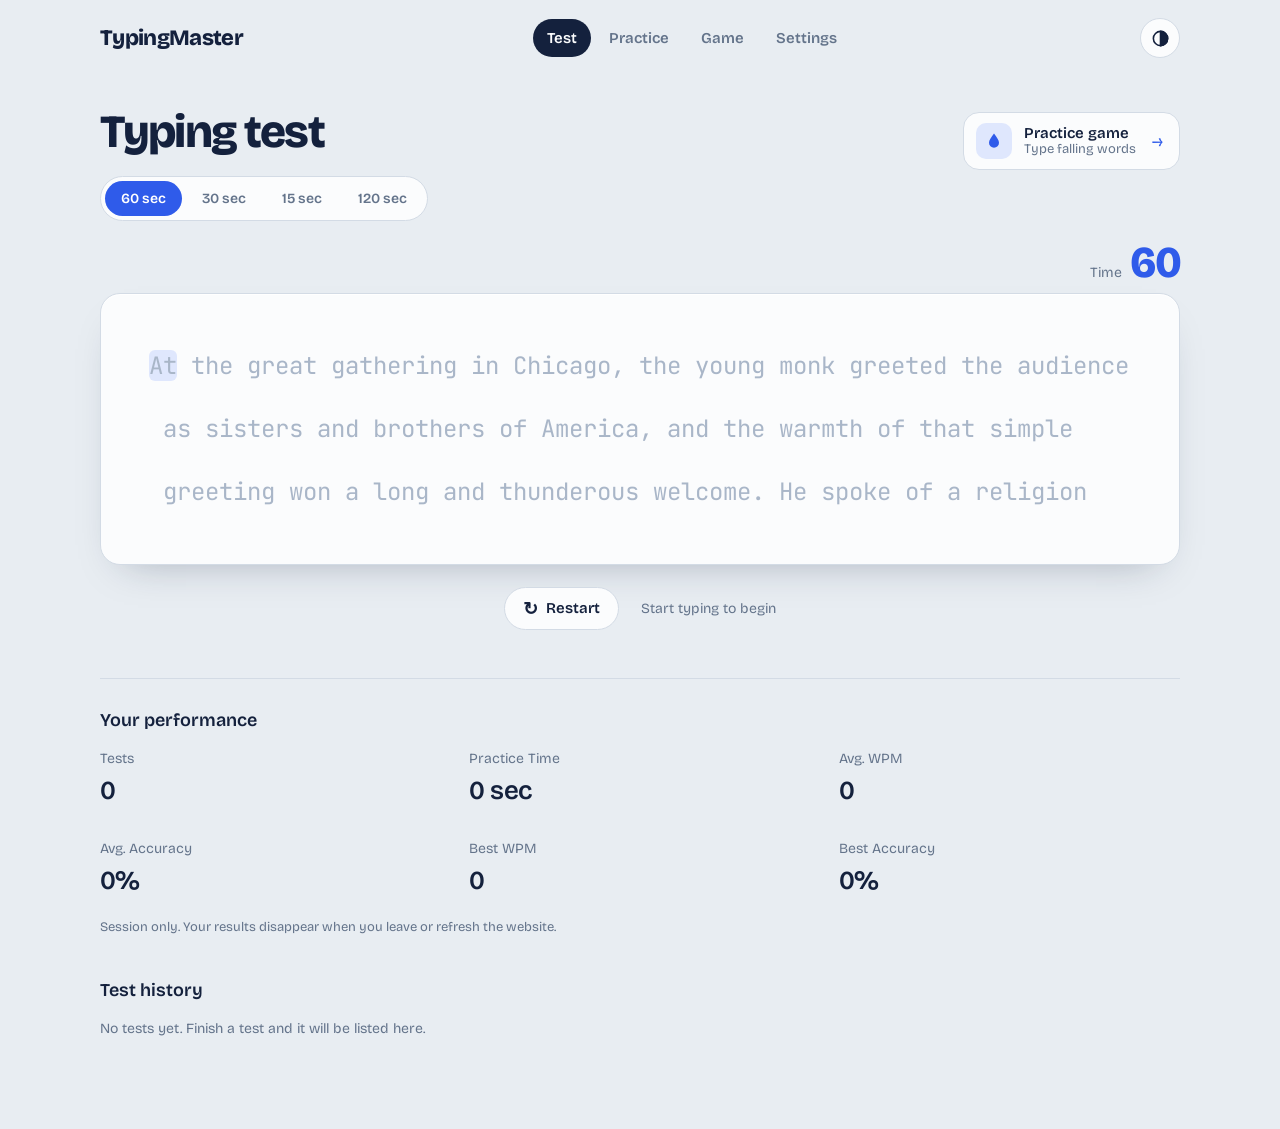
==== commit 0714db5f: "Add files via upload" ====
--- a/index.html
+++ b/index.html
@@ -11,9 +11,11 @@
   <link rel="preconnect" href="https://fonts.googleapis.com">
   <link rel="preconnect" href="https://fonts.gstatic.com" crossorigin>
   <link href="https://fonts.googleapis.com/css2?family=Bricolage+Grotesque:opsz,wght@12..96,400;12..96,600;12..96,800&family=JetBrains+Mono:wght@400;500&display=swap" rel="stylesheet">
-  <script>try{var t=localStorage.getItem("typingmaster-theme");if(t==="light"||t==="dark")document.documentElement.setAttribute("data-theme",t)}catch(e){}</script>
+  <script>try{var t=localStorage.getItem("typingmaster-theme");if(t==="light"||t==="dark"||t==="classic")document.documentElement.setAttribute("data-theme",t)}catch(e){}</script>
   <link rel="stylesheet" href="style.css">
   <link rel="stylesheet" href="game.css">
+  <link rel="stylesheet" href="practice.css">
+  <link rel="stylesheet" href="ninja.css">
   <link rel="stylesheet" href="theme.css">
 </head>
 <body>
@@ -33,6 +35,7 @@
         <div class="theme-menu" id="themeMenu" role="menu" aria-label="Theme" hidden>
           <button class="theme-option" role="menuitemradio" aria-checked="true" data-theme-choice="normal" type="button"><span class="theme-icon" data-icon="normal"></span>Normal<span class="check" aria-hidden="true">&#10003;</span></button>
           <button class="theme-option" role="menuitemradio" aria-checked="false" data-theme-choice="light" type="button"><span class="theme-icon" data-icon="light"></span>Light<span class="check" aria-hidden="true">&#10003;</span></button>
+          <button class="theme-option" role="menuitemradio" aria-checked="false" data-theme-choice="classic" type="button"><span class="theme-icon" data-icon="classic"></span>Classic<span class="check" aria-hidden="true">&#10003;</span></button>
           <button class="theme-option" role="menuitemradio" aria-checked="false" data-theme-choice="dark" type="button"><span class="theme-icon" data-icon="dark"></span>Dark<span class="check" aria-hidden="true">&#10003;</span></button>
         </div>
       </div>
@@ -168,21 +171,41 @@
     <!-- PRACTICE -->
     <section class="page" id="practice">
       <h1>Targeted Practice</h1>
-      <p class="muted">Practice will be generated from your weak keys and common typing errors.</p>
-
-      <div class="simple-list">
-        <div>E is a weak key</div>
-        <div>R is a weak key</div>
-        <div>T is a weak key</div>
-        <div>P is a weak key</div>
-      </div>
+      <div class="bar">
+          <div class="modes" id="pr-modes">
+            <button data-t="15">15s</button><button data-t="30">30s</button><button data-t="45">45s</button><button data-t="60" class="on">60s</button><button data-t="120">2 min</button>
+            <span class="cust"><input id="pr-cm" type="number" min="0" max="60" value="0" aria-label="Minutes"> min <input id="pr-cs" type="number" min="0" max="59" value="90" aria-label="Seconds"> sec <button id="pr-setc">Set custom</button></span>
+          </div>
+          <div class="modes" id="pr-lvl"><button data-l="basic">Basics</button><button data-l="mid">Intermediate</button><button data-l="exp">Expert</button></div>
+        </div>
+        <div id="pr-play">
+        <div id="pr-phase"></div>
+        <button id="pr-closep" hidden>Close practice</button>
+        <div class="stage" id="pr-stage"><div id="pr-track"></div></div>
+        <div class="kbrow"><div class="kb" id="pr-kb"></div><div class="live"><div id="pr-time2"></div><div id="pr-wpm2"></div><div id="pr-acc2"></div></div></div>
+        <svg class="hands" id="pr-hands" viewBox="0 0 640 200" aria-hidden="true"></svg>
+        <div id="pr-fname"></div>
+        </div>
+        <div class="modes" id="pr-hstyle"><button data-s="outline">Outline</button><button data-s="color">Color</button><button data-s="dots">Dots</button><button data-s="off">Off</button></div>
+        <div class="hint" id="pr-hint">Start typing to begin. Press Esc to restart.</div>
+      <div id="pr-res"><div class="card"><div class="card">
+        <h2 id="pr-rt">Time's up</h2>
+        <div class="big"><div><b id="pr-rw">0</b>words per minute</div><div><b id="pr-ra">0</b>accuracy</div></div>
+        <p id="pr-rk"></p><div id="pr-chips"></div><br>
+        <button id="pr-prac" class="ghost">Practice weak keys</button><button id="pr-again">Try again</button>
+      </div></div>
     </section>
 
     <!-- GAME -->
-    <section class="page" id="game">
+    <section class="page" id="game" data-game="words">
       <h1 class="sr-only">Typing game</h1>
 
-      <div class="wr-hud">
+      <div class="game-picker" role="tablist" aria-label="Choose a game">
+        <button class="gp-btn on" type="button" role="tab" aria-selected="true" data-game-pick="words">Word Rain</button>
+        <button class="gp-btn" type="button" role="tab" aria-selected="false" data-game-pick="ninja">Keyboard Ninja</button>
+      </div>
+
+      <div data-game-view="words" class="wr-hud">
         <div class="wr-hearts" id="wrHearts" aria-label="Lives left"></div>
         <div class="wr-stat"><span>Score</span><strong id="wrScore">0</strong></div>
         <div class="wr-stat"><span>Level</span><strong id="wrLevel">1</strong></div>
@@ -190,7 +213,7 @@
         <div class="wr-stat"><span>Best</span><strong id="wrBest">0</strong></div>
       </div>
 
-      <div class="wr-panel" id="wrPanel" data-scene="autumn">
+      <div data-game-view="words" class="wr-panel" id="wrPanel" data-scene="autumn">
         <div class="wr-scene" aria-hidden="true">
           <svg data-s="lake" viewBox="0 0 800 500" preserveAspectRatio="xMidYMid slice" xmlns="http://www.w3.org/2000/svg">
       <defs>
@@ -256,9 +279,14 @@
         </div>
       </div>
 
-      <div class="wr-bar">
+      <div data-game-view="words" class="wr-bar">
         <input id="wrInput" class="wr-input" type="text" autocomplete="off" autocapitalize="off" autocorrect="off" spellcheck="false" placeholder="Type the falling words here  ·  Esc to pause" aria-label="Type the falling words">
         <button class="restart-button" id="wrPause" type="button">Pause</button>
+      </div>
+
+      <div class="nj-wrap" data-game-view="ninja">
+        <div class="nj-stage"><canvas id="njCanvas" width="900" height="500" aria-label="Keyboard Ninja game"></canvas></div>
+        <p class="nj-hint">Type the letter on each fruit to slice it. Typing a bomb's letter costs a life. Miss 3 fruits and it's over.</p>
       </div>
     </section>
 
@@ -272,6 +300,8 @@
   <script src="passages.js"></script>
   <script src="script.js"></script>
   <script src="game.js"></script>
+  <script src="practice.js"></script>
+  <script src="ninja.js"></script>
   <script src="theme.js"></script>
 </body>
 </html>
--- a/ninja.css
+++ b/ninja.css
@@ -0,0 +1,15 @@
+/* Game picker + Keyboard Ninja view (Game page). */
+.game-picker{display:inline-flex;gap:4px;padding:4px;margin:0 0 14px;background:var(--surface);border:1px solid var(--line);border-radius:999px;align-self:flex-start}
+.gp-btn{border:0;background:transparent;cursor:pointer;padding:7px 16px;font-size:14px;font-weight:600;color:var(--muted);border-radius:999px}
+.gp-btn:hover{color:var(--ink)}
+.gp-btn.on{background:var(--accent);color:#fff}
+body.game-mode .game-picker{flex:none;margin:0 0 10px}
+
+#game[data-game="ninja"] [data-game-view="words"],
+#game[data-game="words"] [data-game-view="ninja"]{display:none!important}
+
+.nj-wrap{display:flex;flex-direction:column;align-items:center;gap:8px;flex:1;min-height:0}
+.nj-stage{flex:1;min-height:0;width:100%;display:flex;align-items:center;justify-content:center;container-type:size}
+#njCanvas{width:min(100cqw,180cqh);height:auto;aspect-ratio:900/500;border-radius:14px;box-shadow:0 18px 40px -24px rgba(20,33,61,.55);display:block}
+.nj-hint{flex:none;margin:0;font-size:13px;color:var(--muted);text-align:center}
+@media (max-width:700px){.game-picker{display:flex;align-self:stretch}.gp-btn{flex:1;padding:8px 4px}.nj-hint{font-size:12px}}
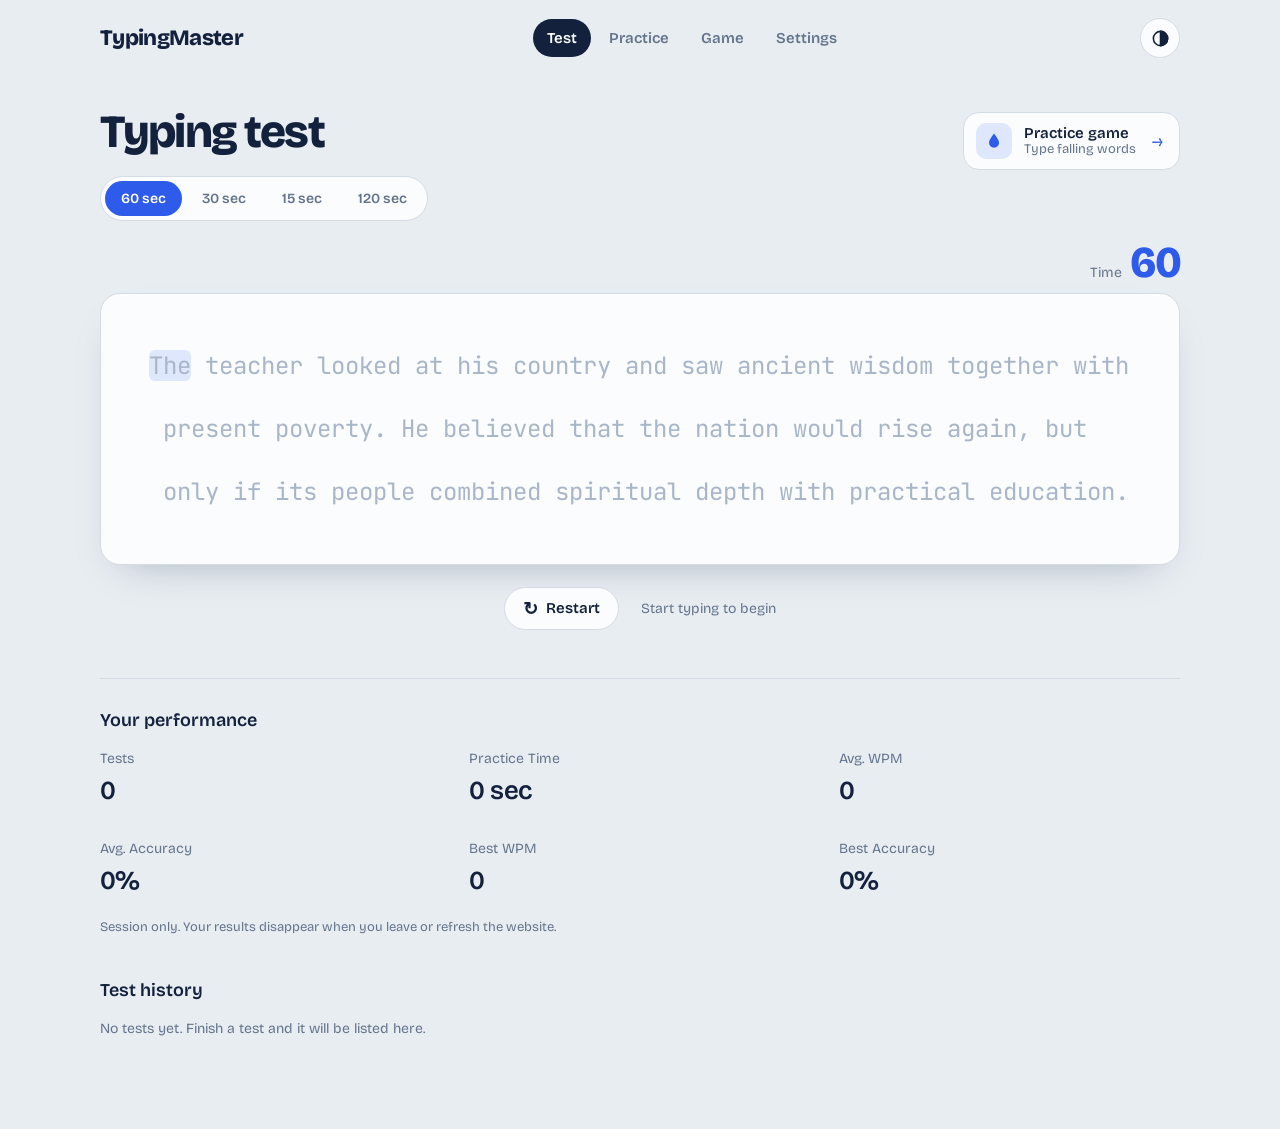
==== commit 31db4350: "Update index.html" ====
--- a/index.html
+++ b/index.html
@@ -170,7 +170,6 @@
 
     <!-- PRACTICE -->
     <section class="page" id="practice">
-      <h1>Targeted Practice</h1>
       <div class="bar">
           <div class="modes" id="pr-modes">
             <button data-t="15">15s</button><button data-t="30">30s</button><button data-t="45">45s</button><button data-t="60" class="on">60s</button><button data-t="120">2 min</button>
--- a/practice.css
+++ b/practice.css
@@ -0,0 +1,69 @@
+/* Practice page. Everything is scoped to #practice and borrows the site's theme colours (Normal / Light / Dark). */
+#practice{--dim:var(--muted);--key:var(--surface);--acc:var(--accent);--bad:var(--error);--ok:var(--ink)}
+#practice h1{margin-bottom:16px}
+#practice .bar{display:flex;justify-content:space-between;align-items:center;gap:12px;flex-wrap:wrap}
+#practice .modes button{font:inherit;background:none;border:1px solid var(--line);color:var(--dim);padding:6px 14px;border-radius:6px;cursor:pointer;margin-right:6px}
+#practice .modes button.on{color:#fff;background:var(--acc);border-color:var(--acc)}
+#practice .cust{display:inline-flex;align-items:center;gap:6px;color:var(--dim);margin-top:6px}
+#practice .cust input{width:58px;font:inherit;padding:5px 6px;border:1px solid var(--line);border-radius:6px;background:var(--key);color:var(--ink)}
+#practice .cust button{margin:0 0 0 4px!important}
+#practice .stats{display:flex;gap:22px;font-variant-numeric:tabular-nums;color:var(--dim)}
+#practice .stats b{color:var(--ink);font-size:1.5rem;font-weight:600;margin-right:4px}
+#practice #time b{color:var(--acc)}
+#practice .stage{position:relative;overflow:hidden;margin:16px 0 40px;height:110px;border-bottom:1px solid var(--line);
+-webkit-mask-image:linear-gradient(90deg,transparent,#000 12%,#000 88%,transparent);mask-image:linear-gradient(90deg,transparent,#000 12%,#000 88%,transparent)}
+#practice .stage::before{content:"";position:absolute;left:50%;top:6px;bottom:6px;width:0;border-left:0}
+#practice #pr-track{position:absolute;left:0;top:0;white-space:nowrap;transition:transform .18s ease-out;font-family:var(--mono);font-size:clamp(1.6rem,4.5vw,2.8rem);line-height:100px}
+#practice .w{display:inline-block;margin:0 .6em;opacity:.22;transition:opacity .18s,transform .18s;transform-origin:center bottom}
+#practice .w.n1, #practice .w.n2{opacity:.8}
+#practice .w.cur{opacity:1;transform:scale(1.08)}
+#practice .w.done{opacity:.18}
+#practice .w.done.bad{color:var(--bad)}
+#practice .w .c{color:var(--dim);position:relative}
+#practice .w.cur .c{color:var(--dim)}
+#practice .w .c.ok{color:var(--ok)}
+#practice .w .c.no{color:var(--bad)}
+#practice .w.cur .c.at::after{content:"";position:absolute;left:0;right:0;bottom:6px;height:3px;background:var(--acc);border-radius:2px;animation:pr-bl 1s steps(2) infinite}
+@keyframes pr-bl{50%{opacity:.2}}
+@media (prefers-reduced-motion:reduce){
+#practice #pr-track, #practice .w{transition:none}
+#practice .w .c.at::after{animation:none}
+}
+#practice .kb{display:flex;flex-direction:column;align-items:center;gap:6px;user-select:none}
+#practice .row{display:flex;gap:6px}
+#practice .k{width:clamp(26px,7vw,54px);height:clamp(30px,8vw,54px);display:flex;align-items:center;justify-content:center;border:1px solid var(--line);border-radius:7px;background:var(--key);color:var(--dim);font-size:clamp(.8rem,2.4vw,1.2rem);text-transform:uppercase;transition:background .1s}
+#practice .k.space{width:clamp(140px,40vw,330px)}
+#practice .k.hit{background:var(--f);color:#fff;border-color:var(--f);box-shadow:0 0 0 3px color-mix(in srgb,var(--f) 30%,transparent)}
+#practice .k.press{transform:translateY(2px)}
+#practice .hands{display:block;width:min(100%,520px);margin:14px auto 0;overflow:visible}
+#practice .hands .pm{fill:var(--key);stroke:var(--dim);stroke-width:2.5}
+#practice .hands .fg path, #practice .hands .fg circle{fill:var(--key);stroke:var(--dim);stroke-width:2.5;transition:transform .12s,fill .12s,stroke .12s}
+#practice .hands .fg.on path, #practice .hands .fg.on circle{fill:color-mix(in srgb,var(--f) 28%,var(--key));stroke:var(--f);stroke-width:4;transform:translateY(-14px)}
+#practice .hands.color .fg path{fill:color-mix(in srgb,var(--f) 20%,var(--key));stroke:color-mix(in srgb,var(--f) 55%,var(--dim))}
+#practice .hands.color .fg.on path, #practice .hands.dots .fg.on circle{fill:var(--f);stroke:var(--f)}
+#practice #pr-fname{text-align:center;color:var(--dim);height:1.4em;margin-top:6px}
+#practice #pr-hstyle{text-align:center;margin-top:12px}
+#practice .chip{display:inline-block;margin:4px;padding:6px 12px;border-radius:8px;background:var(--f);color:#fff;font-weight:600}
+#practice .chip small{font-weight:400;opacity:.85}
+#practice .card button.ghost{background:none;color:var(--acc);border:1px solid var(--acc);margin-right:8px}
+#practice #pr-closep{display:block;margin:6px auto 0;font:inherit;background:none;border:1px solid var(--line);color:var(--dim);padding:4px 12px;border-radius:6px;cursor:pointer}
+#practice #pr-closep[hidden]{display:none}
+#practice #pr-lvl{margin-top:16px;text-align:center}
+#practice #lvd{color:var(--dim);font-size:.9rem;margin-top:4px}
+#practice #pr-phase{text-align:center;color:var(--acc);height:1.4em;margin-top:22px}
+#practice .kbrow{display:flex;align-items:center;justify-content:center;gap:32px;flex-wrap:wrap}
+#practice .live{display:flex;flex-direction:row;align-items:baseline;gap:20px;color:var(--dim);font-variant-numeric:tabular-nums}
+#practice .live b{color:var(--ink);font-size:1.7rem;font-weight:600;margin-right:5px}
+#practice #pr-time2 b{color:var(--acc)}
+#practice .hint{text-align:center;color:var(--dim);margin-top:20px;font-size:.9rem}
+#practice #pr-res{z-index:30;position:fixed;inset:0;background:color-mix(in srgb,var(--bg) 90%,transparent);display:none;align-items:center;justify-content:center;padding:20px}
+#practice #pr-res.show{display:flex}
+#practice .card{background:var(--key);border:1px solid var(--line);border-radius:12px;padding:28px;max-width:420px;width:100%;text-align:center}
+#practice .card h2{margin:0 0 16px;font-weight:600}
+#practice .big{display:flex;justify-content:space-around;margin-bottom:16px}
+#practice .big div{font-size:.9rem;color:var(--dim)}
+#practice .big b{display:block;font-size:2.4rem;color:var(--ink);font-weight:600}
+#practice .card p{color:var(--dim);margin:8px 0 20px}
+#practice .card button{font:inherit;background:var(--acc);color:#fff;border:0;border-radius:8px;padding:10px 22px;cursor:pointer}
+#practice .bar{justify-content:flex-start;gap:12px 32px}
+#practice #pr-lvl{margin-top:0;text-align:left}
--- a/theme.css
+++ b/theme.css
@@ -4,6 +4,12 @@
   --bg: #ffffff; --surface: #f5f7fa; --ink: #101828; --muted: #667085; --line: #e4e7ec;
   --accent: #2f5bea; --accent-soft: #e6ecff; --untyped: #b8c1d0;
   --result-bg: #101828; --result-ink: #ffffff; --result-sub: #9aa6bd;
+}
+/* Classic: the original practice-page look (soft grey page, white keys, blue accent) */
+:root[data-theme="classic"] {
+  --bg: #fafafa; --surface: #ffffff; --ink: #2b2f36; --muted: #9aa0a8; --line: #d9dce1;
+  --accent: #4a90e2; --accent-soft: #e3eefb; --error: #d64545; --untyped: #b4bac3;
+  --result-bg: #2b2f36; --result-ink: #ffffff; --result-sub: #aab1bc;
 }
 :root[data-theme="dark"] {
   color-scheme: dark;
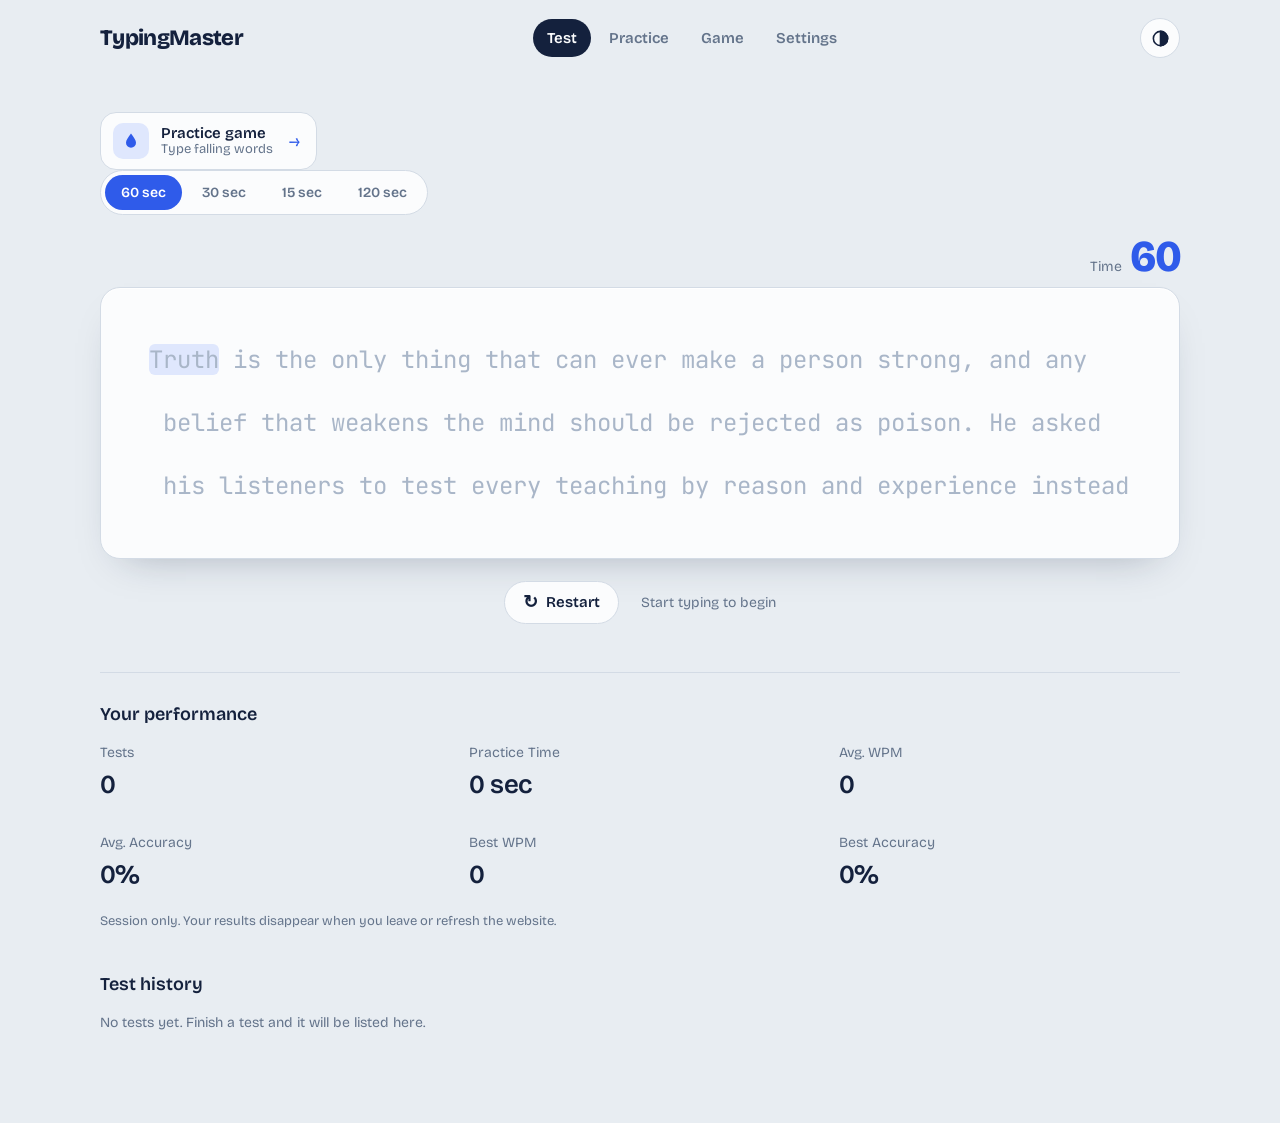
==== commit 61bd742c: "Update index.html" ====
--- a/index.html
+++ b/index.html
@@ -47,7 +47,7 @@
     <!-- HOME / TEST -->
     <section class="page active-page" id="home">
       <div class="page-heading">
-        <h1>Typing test</h1>
+      
         <button class="game-link" type="button" data-goto="game" aria-label="Open the practice game">
           <span class="game-link-icon" aria-hidden="true"><svg viewBox="0 0 24 24" width="20" height="20"><path d="M12 3c3.500 5 6 8 6 11a6 6 0 0 1-12 0c0-3 2.500-6 6-11z" fill="currentColor"/></svg></span>
           <span class="game-link-text"><strong>Practice game</strong><small>Type falling words</small></span>
